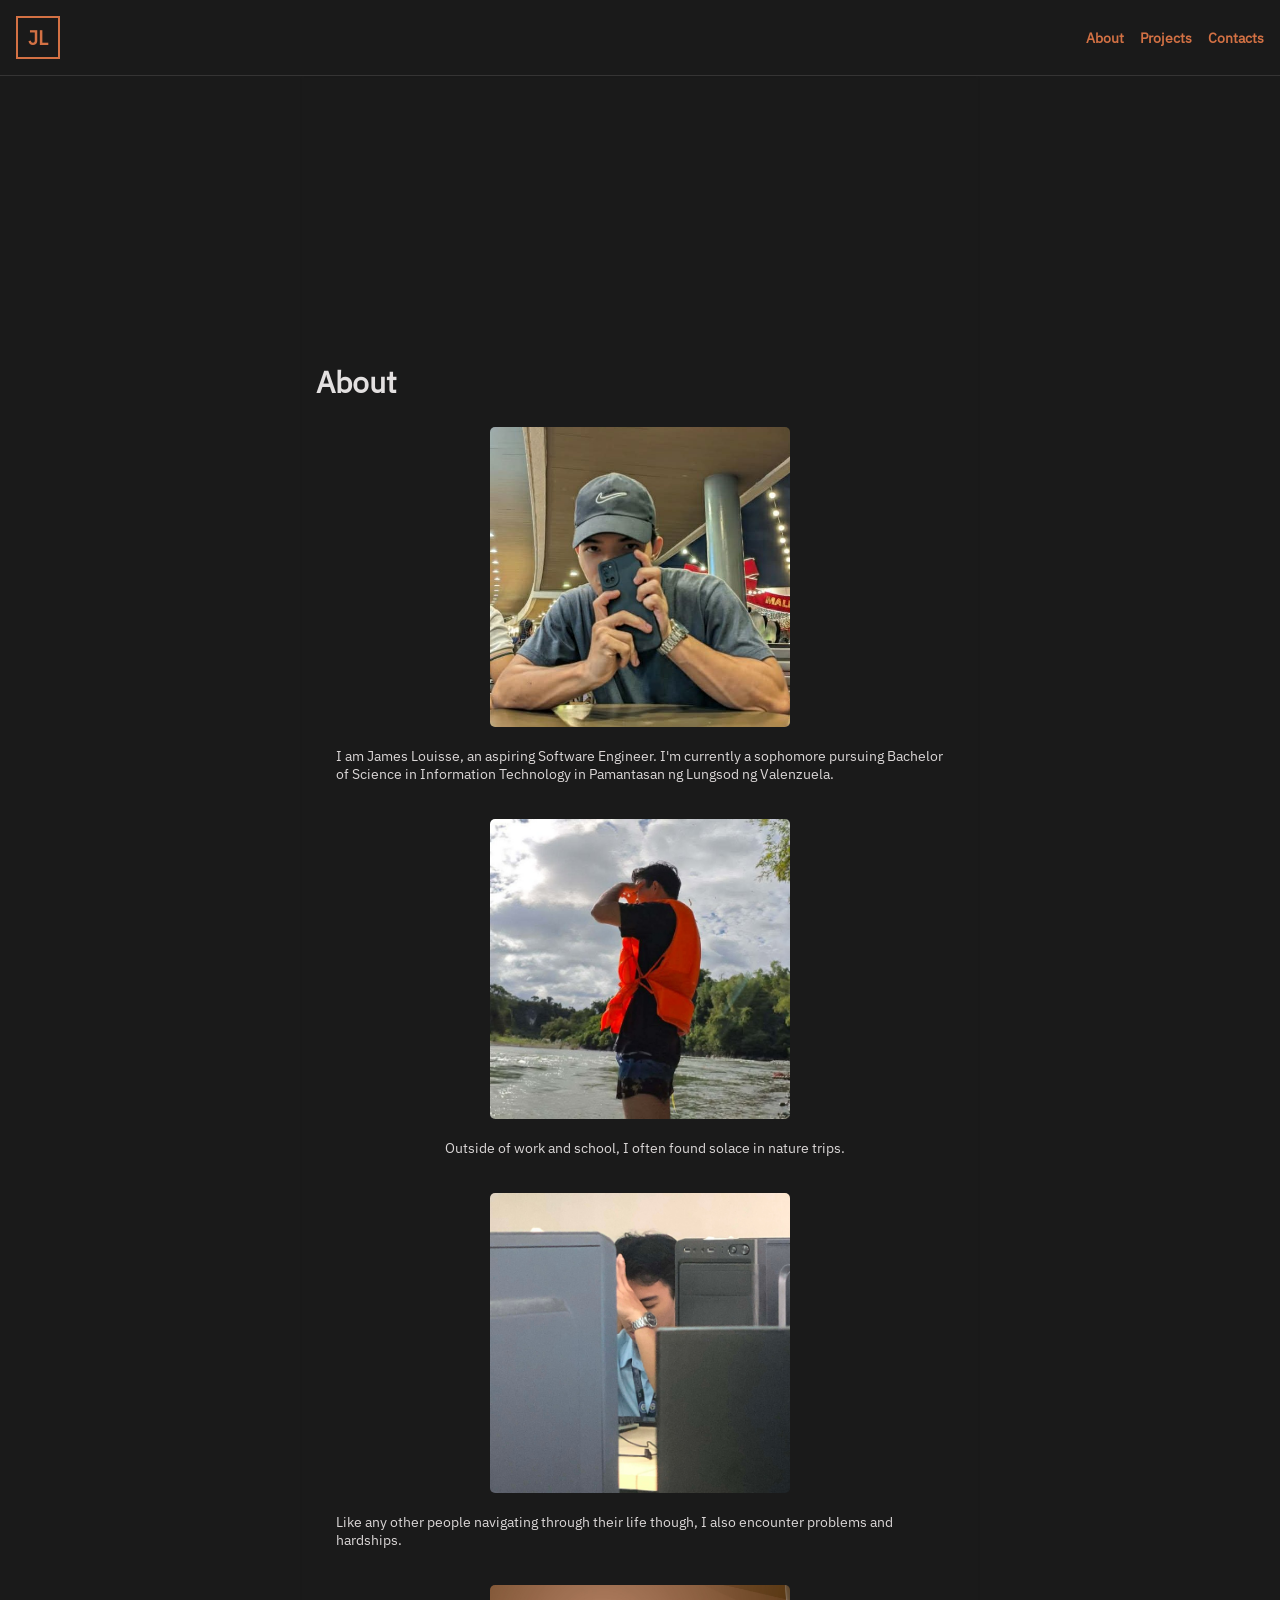
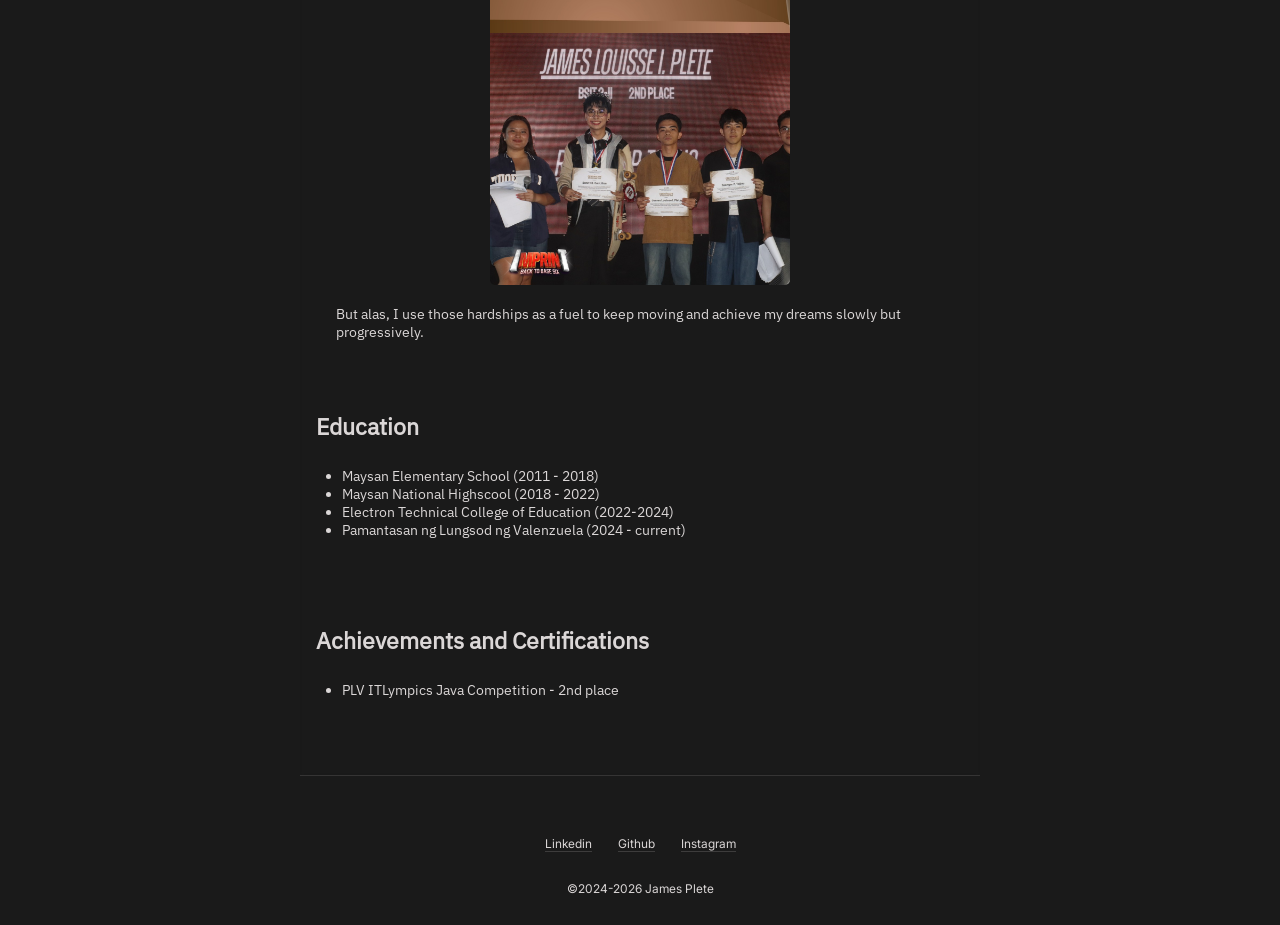
==== Portfolio/about.html @ 8903ec15 "tried to put some animation and other designs" ====
<!DOCTYPE html>
<html lang="en">
<head>
    <meta charset="UTF-8">
    <meta name="viewport" content="width=device-width, initial-scale=1.0">
    <title>Portfolio</title>
    <link rel="stylesheet" href="style.css">
    <script src="./script.js" defer></script>
</head>
<body class="flex col">
    <header class="flex center">
        <div class="logo">
            <a href="./index.html">JL</a>
        </div>

        <nav class="navigation-bar flex">
            <a href="./about.html" class="nav-links">About</a>
            <a href="./projects.html" class="nav-links">Projects</a>
            <a href="./contacts.html" class="nav-links">Contacts</a>
        </nav>
    </header>

    <main>
        <section>
            <video>
                <source src="" autoplay>
            </video>
        </section>
        
        <section class="flex col justify-between fade-in">
            <h1 class="sect-head-txt">
                    About
            </h1>
            <div class="about-container flex col align-center">
                <div class="about-self flex align-center justify-center fade-in"><img src="./assets/images/me.jpeg" alt=""></div>
                <p class="base-txt">I am James Louisse, an aspiring Software Engineer. I'm currently a sophomore pursuing Bachelor of Science in Information Technology in Pamantasan ng Lungsod ng Valenzuela.</p>
            </div>
            <div class="about-container flex col align-center">
                <div class="about-self flex align-center justify-center"><img src="./assets/images/5.jpeg" alt=""></div>
                <p class="base-txt">Outside of work and school, I often found solace in nature trips.</p>
            </div>

            <div class="about-container flex col align-center">
                <div class="about-self flex align-center justify-center"><img src="./assets/images/4.jpeg" alt=""></div>
                <p class="base-txt">Like any other people navigating through their life though, I also encounter problems and hardships.</p>
            </div>

            <div class="about-container flex col align-center">
                <div class="about-self flex align-center justify-center"><img class="java-comp" src="./assets/images/1.jpg" alt=""></div>
                <p class="base-txt">But alas, I use those hardships as a fuel to keep moving and achieve my dreams slowly but progressively.</p>
            </div>
        </section>

        <section class="education-container fade-in">
                <h3>
                    Education
                </h3>
                <p>
                    <ul class="base-txt education-list ul">
                        <li>Maysan Elementary School (2011 - 2018)</li>
                        <li>Maysan National Highscool (2018 - 2022)</li>
                        <li>Electron Technical College of Education (2022-2024)</li>
                        <li>Pamantasan ng Lungsod ng Valenzuela (2024 - current)</li>
                    </ul>
                </p>
        </section>
        <section class="achievements-container fade-in">
                <h3>
                    Achievements and Certifications
                </h3>
                <p>
                    <ul class="base-txt achievements-list ul">
                        <li>PLV ITLympics Java Competition - 2nd place</li>
                    </ul>
                </p>
        </section>
    </main>

    <footer class="flex justify-center align-center col gap-l">
        <!-- <div class="socials-div flex">
            <img class="socials-img" src="./assets/icon/github.png">
            <img class="socials-img" src="./assets/icon/gmail.png">
            <img class="socials-img" src="./assets/icon/linkedin.png">
        </div> -->
        <div class="flex gap-xl">
            <span class="sm-txt inter footer-links">Linkedin</span>
            <span class="sm-txt inter footer-links">Github</span>
            <span class="sm-txt inter footer-links">Instagram</span>

        </div>
        <div>
            <span class="copyright-txt txt-center">&copy;<span class="copy-date">2024-2026</span> James Plete</span>
        </div>
    </footer>

</body>
</html>
---- Portfolio/style.css ----
* {
    padding: 0;
    margin: 0;
    outline: none;
    font-family: inherit;
    text-decoration: none;
    box-sizing: border-box;
    color: inherit;
}

:root {
    font-size: 20px;

    -webkit-tap-highlight-color: rgba(0, 0, 0, 0);

    --font-base: .5rem;
    --font-xs: .6rem;
    --font-sm: .7rem;
    --font-m: 1rem;
    --font-l: 1.5rem;
    --font-xl: 2rem;
    --font-2xl: 2.2rem;

    --font-wt-ultra-thin: 100;
    --font-wt-thin: 200;
    --font-wt-base: 400;
    --font-wt-bold: 600;
    --font-wt-bolder: 800;

    --txt-font: "ibm sans";

    --space-xs: .3rem;
    --space-sm: .5rem;
    --space-m: .8rem;
    --space-l: 1rem;
    --space-xl: 1.3rem;
    --space-2xl: 2.5rem;
    --space-3xl: 3rem;
    --space-max: 5rem;

    --width-100: 100%;

    --color-body: #dbd7d7;
    --color-titles: #e3e0e0;
    --a-color: #e7e5e5;
    --accent-color: #d46039;    

    ---accent-color2: #29a395;
    --accent-color2: #d37144;


    --bg-color-body: #1a1a1a;

    --border-s: 2px solid #353434;

    --border-radius-s: 8px;
    --border-radius-m: 12px;
}

@font-face {
    font-family: "inter";
    src: url("./assets/Font/Inter_18pt-Regular.ttf");
}

@font-face {
    font-family: "ibm sans";
    src: url("./assets/Font/IBMPlexSans-Regular.ttf");
}

@font-face {
    font-family: "public sans";
    src: url("./assets/Font/PublicSans-Regular.ttf");
}

/* CUSTOM CLASSES */

.flex {
    display: flex;
}

.grid {
    display: grid;
}

.col {
    flex-direction: column;
}

.justify-center {
    justify-content: center;
}

.align-center {
    align-items: center;
}

.align-end {
    align-items: flex-end;
}

.underline {
    text-decoration: underline;
}

.center {
    justify-content: space-between;
    align-items: center;
}

.thin-txt {
    font-weight: var(--font-wt-ultra-thin);
}

.sm-txt {
    font-size: var(--font-xs);
}

.base-txt {
    font-size: var(--font-sm);
}

.txt-justify {
    text-align: justify;
}

.a {
    color: var(--a-color);
    margin-top: var(--space-xl);
}

.bordered {
    border: var(--border-s);
    border-radius: var(--space-sm);
}

.inter {
    font-family: "inter";
}

.txt-center {
    text-align: center;
}

.gap-l {
    gap: var(--space-l);
}

.gap-xl {
    gap: var(--space-xl);
}


/* BODY */

body {
    background: var(--bg-color-body) fixed;
    font-family: var(--txt-font);
    color: var(--color-body);
    position: relative;
}

main {
    backdrop-filter: blur(2px);
    min-height: 100vh;
    gap: var(--space-3xl);
    padding: var(--space-sm) var(--space-m) var(--space-2xl) var(--space-m);
    
    width: min(100vw, 680px);
    margin-inline: auto;
}

/* HEADER PART */

header {
    position: sticky;
    top: 0;
    font-size: var(--font-sm);
    padding: var(--space-m);
    font-family: "ibm sans";
    background-color: var(--bg-color-body);
    z-index: 1;
        border-bottom: 0.5px solid #353434;
}

.navigation-bar {
    font-weight: var(--font-wt-base);
    gap: var(--space-m);
    color: var(--header-txt-color);
}

.nav-links {
    color: var(--accent-color2);
    font-weight: 600;
}

.logo {
    font-size: var(--font-m);
    font-weight: var(--font-wt-bolder);
    padding: var(--space-xs) var(--space-sm);
    border: var(--border-logo);
    color: var(--accent-color2);
    border: 2px solid var(--accent-color2);
}

/* MAIN PART */


section {
    gap: var(--space-m);
    margin-top: var(--space-3xl);
}


.intro-txt {
    color: var(--accent-color2);
    font-size: var(--font-2xl);
    font-weight: var(--font-wt-bold);
    margin-bottom: var(--space-xs)
}

.sect-head-txt {
    color: var(--color-titles);
    font-size: var(--font-l);
}

/** MAIN/PROJECTS PART **/

.project-container {
    padding: var(--space-m) 0;
    gap: var(--space-2xl);
}

.project {
    width: 90%;
    padding: var(--space-sm);
}

.ul {
    padding: var(--space-xl);
}


.project img {
    width: var(--width-100);
    height: 7.5rem;
    object-fit: cover;
}

/* FOOTER PART */

footer {
    border-top: 0.5px solid #353434;
    padding: var(--space-3xl) 0 var(--space-xl) 0;
    margin-inline: auto;
    width: min(100vw, 680px);
    /* background-color: hsl(0, 0%, 12%); */
}

.footer-links {
    border-bottom: 1px solid #3d3c3c;
}

.socials-div {
    gap: var(--space-l);
    justify-content: flex-end;
    padding: var(--space-xl) var(--space-xs);
}

.socials-img {
    background-color: white;
    width: var(--space-l)
}

.copyright-txt {
    font-size: var(--font-xs);
    font-weight: var(--font-wt-thin);
    font-family: "inter";
    /* color: var(--accent-color2); */
}

.about-container {
    padding: var(--space-sm);
    gap: var(--space-l);
}

.about-container p {
    padding-left: var(--space-sm);
}

.about-self img{
    width: 300px;
    height: 300px;
    object-fit: cover;
    border-radius: 5px;

}

.java-comp {
    object-position: left;
}

.skill-container {
    grid-template-columns: 1fr;
    gap: 2rem;
    margin: var(--space-xl);
}

.sect-label-container {
    margin-bottom: 4rem;
}

.skill-card  {
    gap: 1rem;
    padding: 1rem;
}

.skill-card img {
    width: 50%;
    align-self: center;
}


@keyframes dropIn {
  from {
    opacity: 0;
    transform: translateY(-20px);
  }
  to {
    opacity: 1;
    transform: translateY(0);
  }
}

.delay-0 {
    animation-delay: 0s;
}

.delay-3 {
    animation-delay: 0.2s;
}

.animate {
  animation: dropIn 0.6s ease forwards;
  opacity: 0;
  animation-delay: 0.2s;
}

.fade-in {
  opacity: 0;
  transform: translateX(-20px);
  transition: opacity 0.6s ease, transform 0.6s ease;
}

.fade-in.visible {
  opacity: 1;
  transform: translateX(0);
}
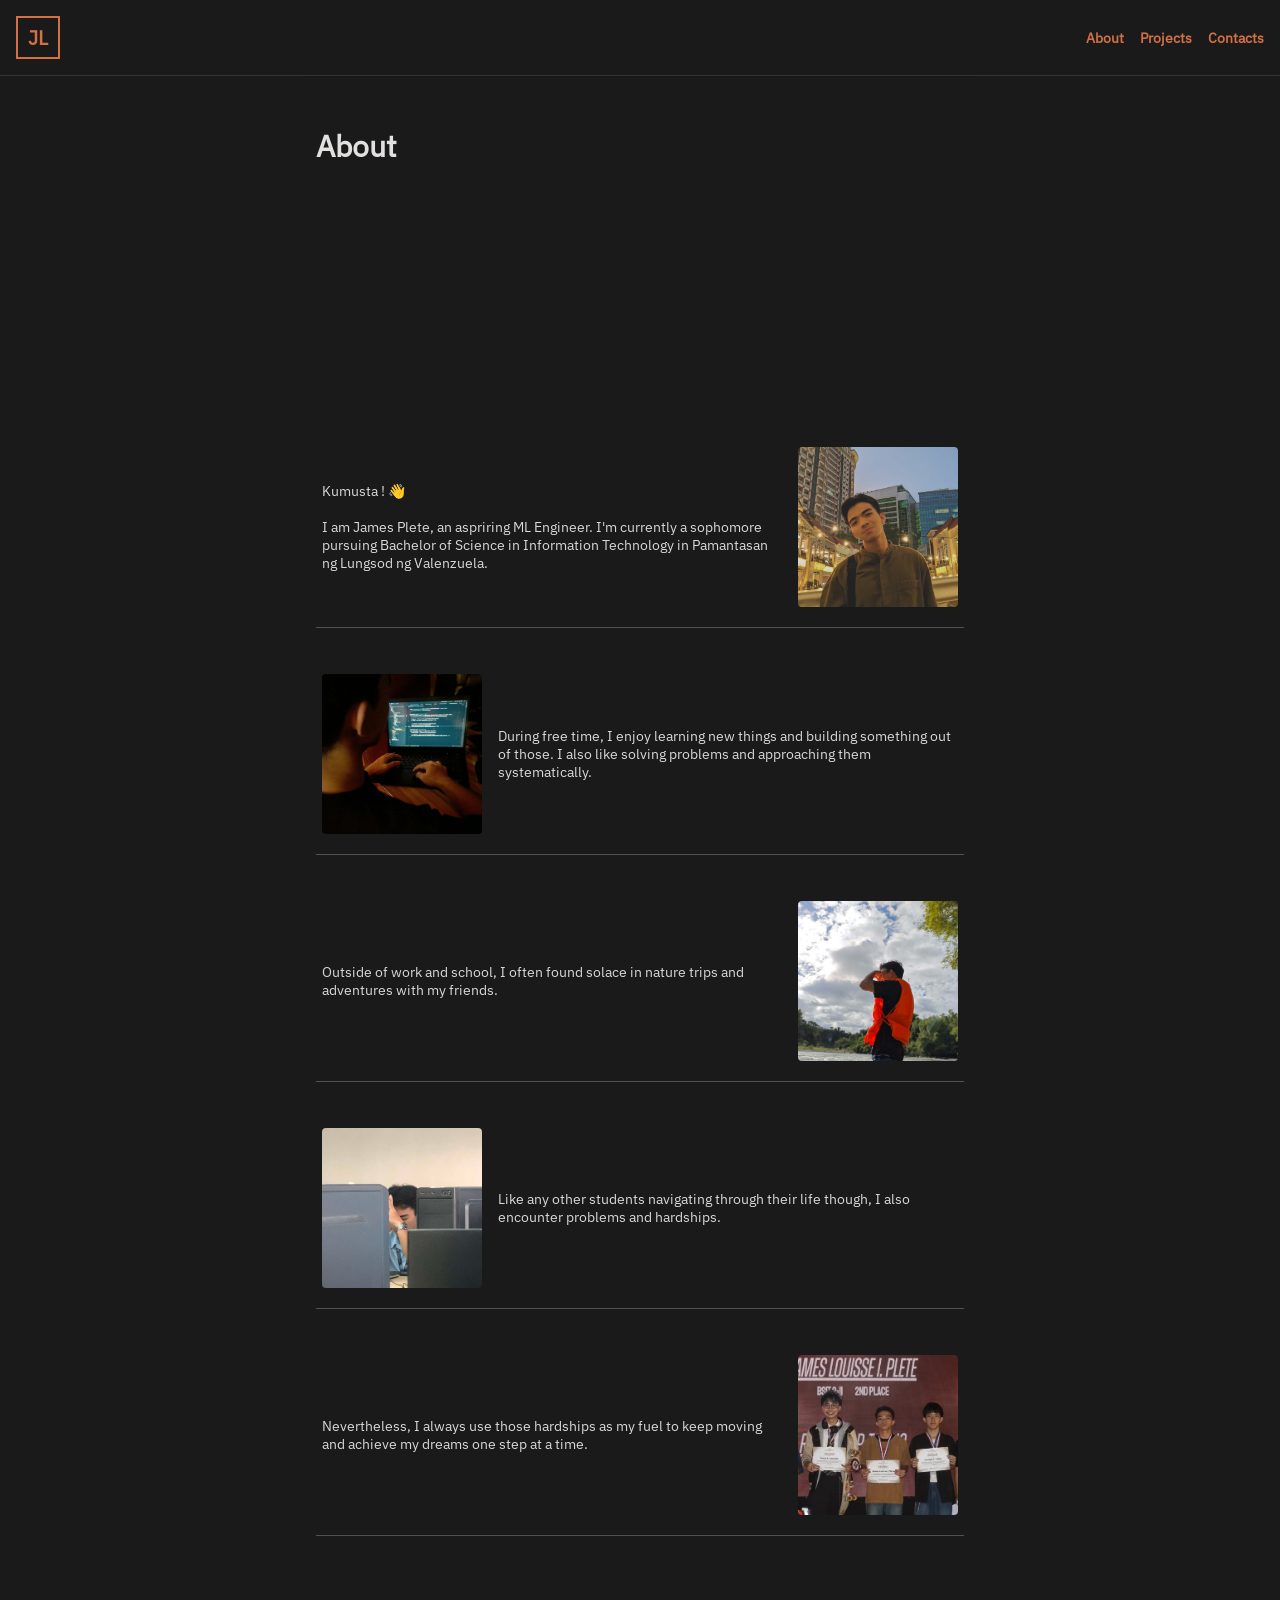
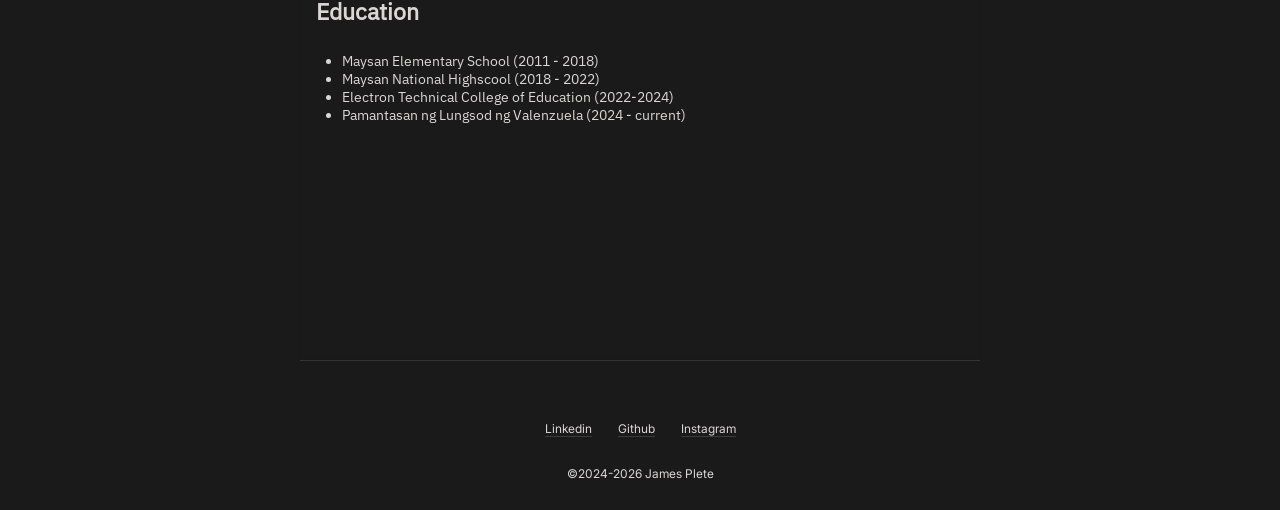
==== commit f64409fc: "Added some things to the about page." ====
--- a/Portfolio/about.html
+++ b/Portfolio/about.html
@@ -20,34 +20,45 @@
         </nav>
     </header>
 
-    <main>
-        <section>
-            <video>
-                <source src="" autoplay>
-            </video>
-        </section>
-        
-        <section class="flex col justify-between fade-in">
-            <h1 class="sect-head-txt">
+    <main class="about-main">
+        <h1 class="sect-head-txt animate">
                     About
             </h1>
-            <div class="about-container flex col align-center">
+        <section>
+            <video> <source src="" autoplay> </video>
+        </section>
+
+        
+        <section class="flex col justify-between animate about-sect">
+            <div class="about-container flex align-center justify-center">
+                <p class="base-txt">Kumusta ! 👋 <br> <br> I am James Plete, an aspriring ML Engineer. I'm currently a sophomore pursuing Bachelor of Science in Information Technology in Pamantasan ng Lungsod ng Valenzuela.</p>
                 <div class="about-self flex align-center justify-center fade-in"><img src="./assets/images/me.jpeg" alt=""></div>
-                <p class="base-txt">I am James Louisse, an aspiring Software Engineer. I'm currently a sophomore pursuing Bachelor of Science in Information Technology in Pamantasan ng Lungsod ng Valenzuela.</p>
-            </div>
-            <div class="about-container flex col align-center">
-                <div class="about-self flex align-center justify-center"><img src="./assets/images/5.jpeg" alt=""></div>
-                <p class="base-txt">Outside of work and school, I often found solace in nature trips.</p>
+                
             </div>
 
-            <div class="about-container flex col align-center">
-                <div class="about-self flex align-center justify-center"><img src="./assets/images/4.jpeg" alt=""></div>
-                <p class="base-txt">Like any other people navigating through their life though, I also encounter problems and hardships.</p>
+            <div class="about-container flex align-center justify-center">
+                <div class="about-self flex align-center justify-center fade-in"><img class="programming-img" src="./assets/images/programming.jpeg" alt=""></div>
+                <p class="base-txt">During free time, I enjoy learning new things and building something out of those. I also like solving problems and approaching them systematically.</p>
+                
             </div>
 
-            <div class="about-container flex col align-center">
-                <div class="about-self flex align-center justify-center"><img class="java-comp" src="./assets/images/1.jpg" alt=""></div>
-                <p class="base-txt">But alas, I use those hardships as a fuel to keep moving and achieve my dreams slowly but progressively.</p>
+            <div class="about-container flex align-center justify-between">
+                <p class="base-txt">Outside of work and school, I often found solace in nature trips and adventures with my friends.</p>
+                <div class="about-self flex align-center justify-center nature-img"><img src="./assets/images/2.jpeg" alt=""></div>
+                
+            </div>
+
+            <div class="about-container flex align-center">
+                
+                <div class="about-self flex align-center justify-center"><img src="./assets/images/3.jpeg" alt=""></div>
+                <p class="base-txt">Like any other students navigating through their life though, I also encounter problems and hardships.</p>
+                
+            </div>
+
+            <div class="about-container flex align-center">
+                 <p class="base-txt">Nevertheless, I always use those hardships as my fuel to keep moving and achieve my dreams one step at a time.</p>
+                <div class="about-self flex align-center justify-center"><img class="java-comp" src="./assets/images/java_comp.jpg" alt=""></div>
+               
             </div>
         </section>
 
@@ -78,9 +89,9 @@
 
     <footer class="flex justify-center align-center col gap-l">
         <!-- <div class="socials-div flex">
-            <img class="socials-img" src="./assets/icon/github.png">
-            <img class="socials-img" src="./assets/icon/gmail.png">
-            <img class="socials-img" src="./assets/icon/linkedin.png">
+            <img class="socials-img" src="./assets/icon/github.webp">
+            <img class="socials-img" src="./assets/icon/gmail.webp">
+            <img class="socials-img" src="./assets/icon/linkedin.webp">
         </div> -->
         <div class="flex gap-xl">
             <span class="sm-txt inter footer-links">Linkedin</span>
--- a/Portfolio/style.css
+++ b/Portfolio/style.css
@@ -43,7 +43,8 @@
     --color-body: #dbd7d7;
     --color-titles: #e3e0e0;
     --a-color: #e7e5e5;
-    --accent-color: #d46039;    
+    --accent-color: #d46039;
+    --card-bg: #242424;
 
     ---accent-color2: #29a395;
     --accent-color2: #d37144;
@@ -52,7 +53,8 @@
     --bg-color-body: #1a1a1a;
 
     --border-s: 2px solid #353434;
-
+    
+    --border-radius-xs: 4px;
     --border-radius-s: 8px;
     --border-radius-m: 12px;
 }
@@ -148,7 +150,6 @@
 .gap-xl {
     gap: var(--space-xl);
 }
-
 
 /* BODY */
 
@@ -162,11 +163,10 @@
 main {
     backdrop-filter: blur(2px);
     min-height: 100vh;
-    gap: var(--space-3xl);
     padding: var(--space-sm) var(--space-m) var(--space-2xl) var(--space-m);
+    width: min(var(--width-100), 680px);
+    margin-inline: auto;
     
-    width: min(100vw, 680px);
-    margin-inline: auto;
 }
 
 /* HEADER PART */
@@ -221,6 +221,7 @@
 .sect-head-txt {
     color: var(--color-titles);
     font-size: var(--font-l);
+    margin-top: var(--font-xl);
 }
 
 /** MAIN/PROJECTS PART **/
@@ -252,7 +253,7 @@
     border-top: 0.5px solid #353434;
     padding: var(--space-3xl) 0 var(--space-xl) 0;
     margin-inline: auto;
-    width: min(100vw, 680px);
+    width: min(100%, 680px);
     /* background-color: hsl(0, 0%, 12%); */
 }
 
@@ -278,45 +279,60 @@
     /* color: var(--accent-color2); */
 }
 
+.about-main {
+    z-index: 2;
+}
+
+.about-sect {
+    gap: 2rem;
+}
+
 .about-container {
-    padding: var(--space-sm);
-    gap: var(--space-l);
-}
-
-.about-container p {
-    padding-left: var(--space-sm);
+    padding: var(--space-xs);
+    padding-bottom: var(--space-l);
+    gap: var(--space-m);
+    border-bottom: 1px solid rgb(82, 80, 80);
+    /* background-color: var(--card-bg); */
 }
 
 .about-self img{
-    width: 300px;
-    height: 300px;
+    width: 160px;
+    height: 160px;
+    border-radius: var(--border-radius-xs);
     object-fit: cover;
-    border-radius: 5px;
-
 }
 
 .java-comp {
-    object-position: left;
-}
-
-.skill-container {
-    grid-template-columns: 1fr;
-    gap: 2rem;
-    margin: var(--space-xl);
+    object-position: right;
+}
+
+.programming-img {
+    object-position: top;
+}
+
+.nature-img {
+    align-self: flex-end;
 }
 
 .sect-label-container {
     margin-bottom: 4rem;
 }
 
-.skill-card  {
-    gap: 1rem;
-    padding: 1rem;
-}
-
-.skill-card img {
-    width: 50%;
-    align-self: center;
+
+.project-main {
+    gap: var(--space-xl);
+}
+
+.proj-2 {
+    width: 90%;
+    padding: var(--space-sm);
+    height: fit-content;
+}
+
+.proj-img {
+    width: var(--width-100);
+    height: 7.5rem;
+    object-fit: cover;
 }
 
 
@@ -336,13 +352,13 @@
 }
 
 .delay-3 {
-    animation-delay: 0.2s;
+    animation-delay: 0.3s;
 }
 
 .animate {
   animation: dropIn 0.6s ease forwards;
   opacity: 0;
-  animation-delay: 0.2s;
+  animation-delay: 0.3s;
 }
 
 .fade-in {
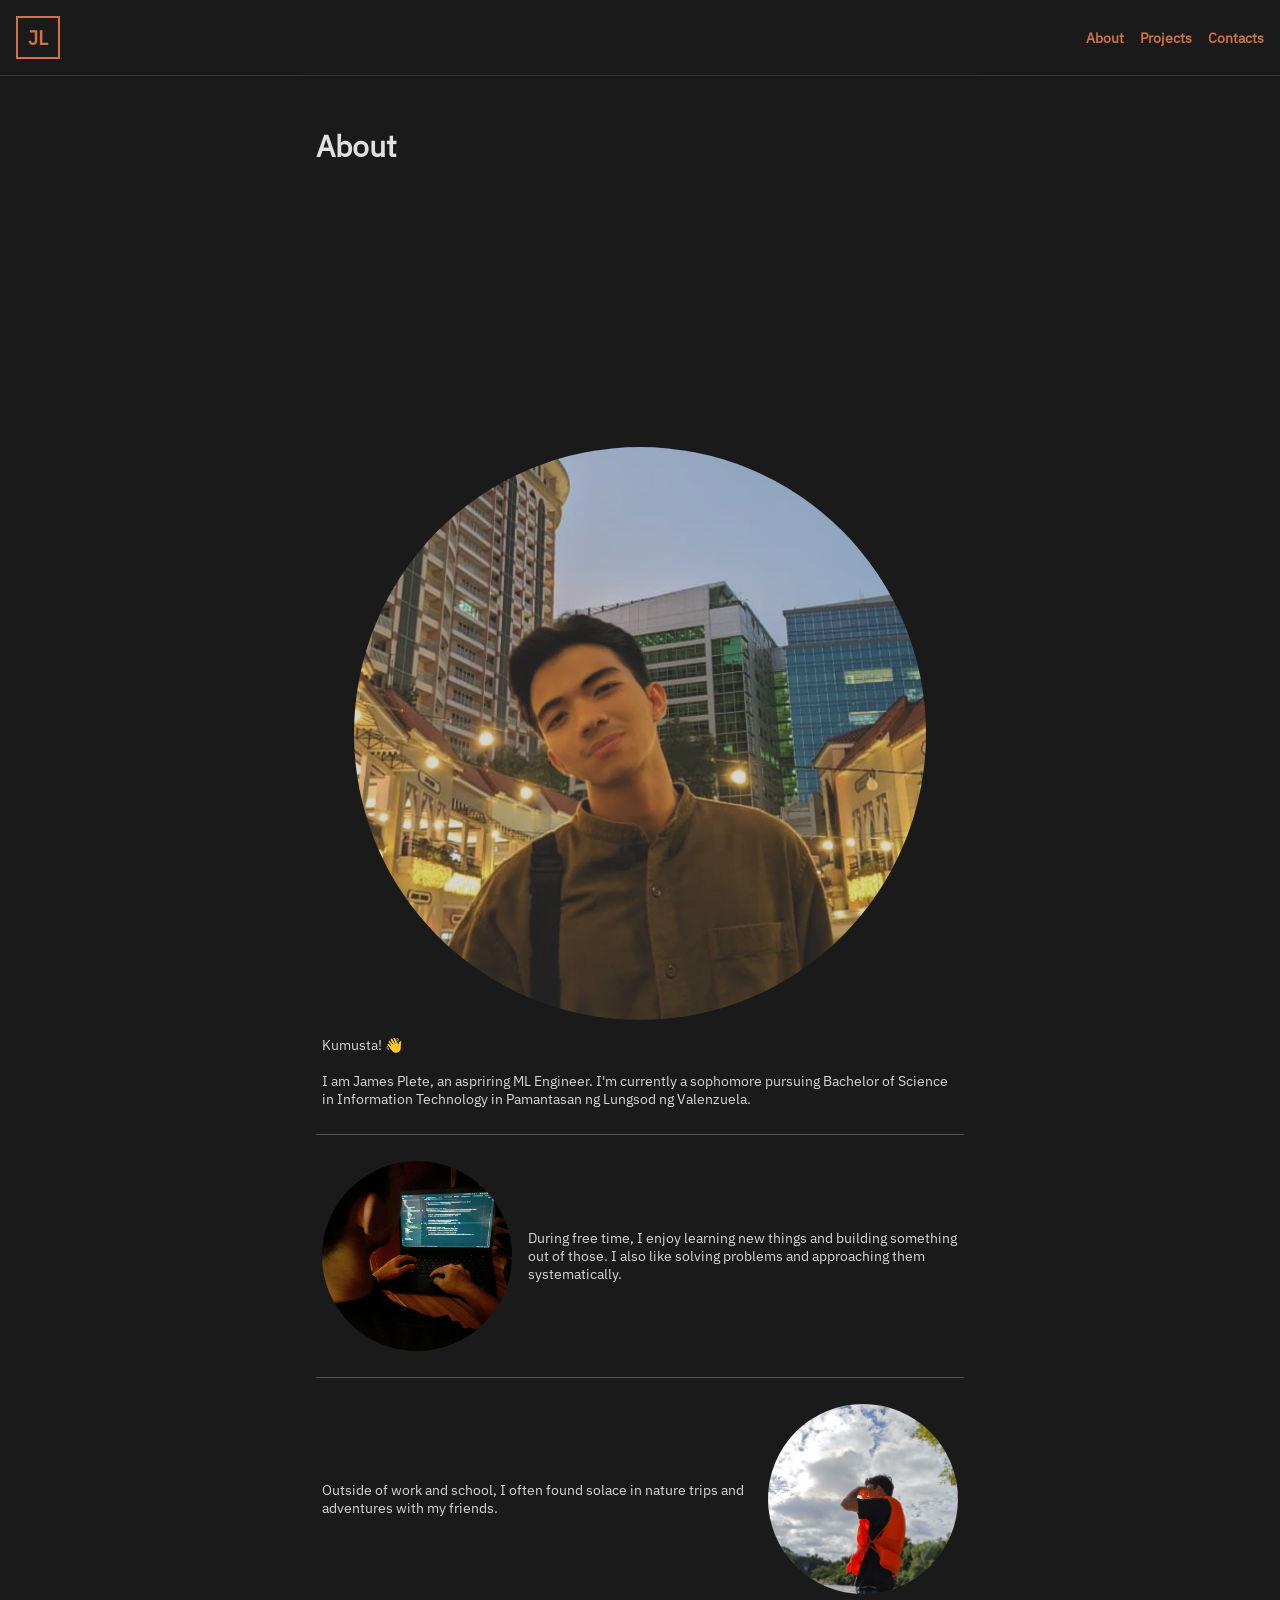
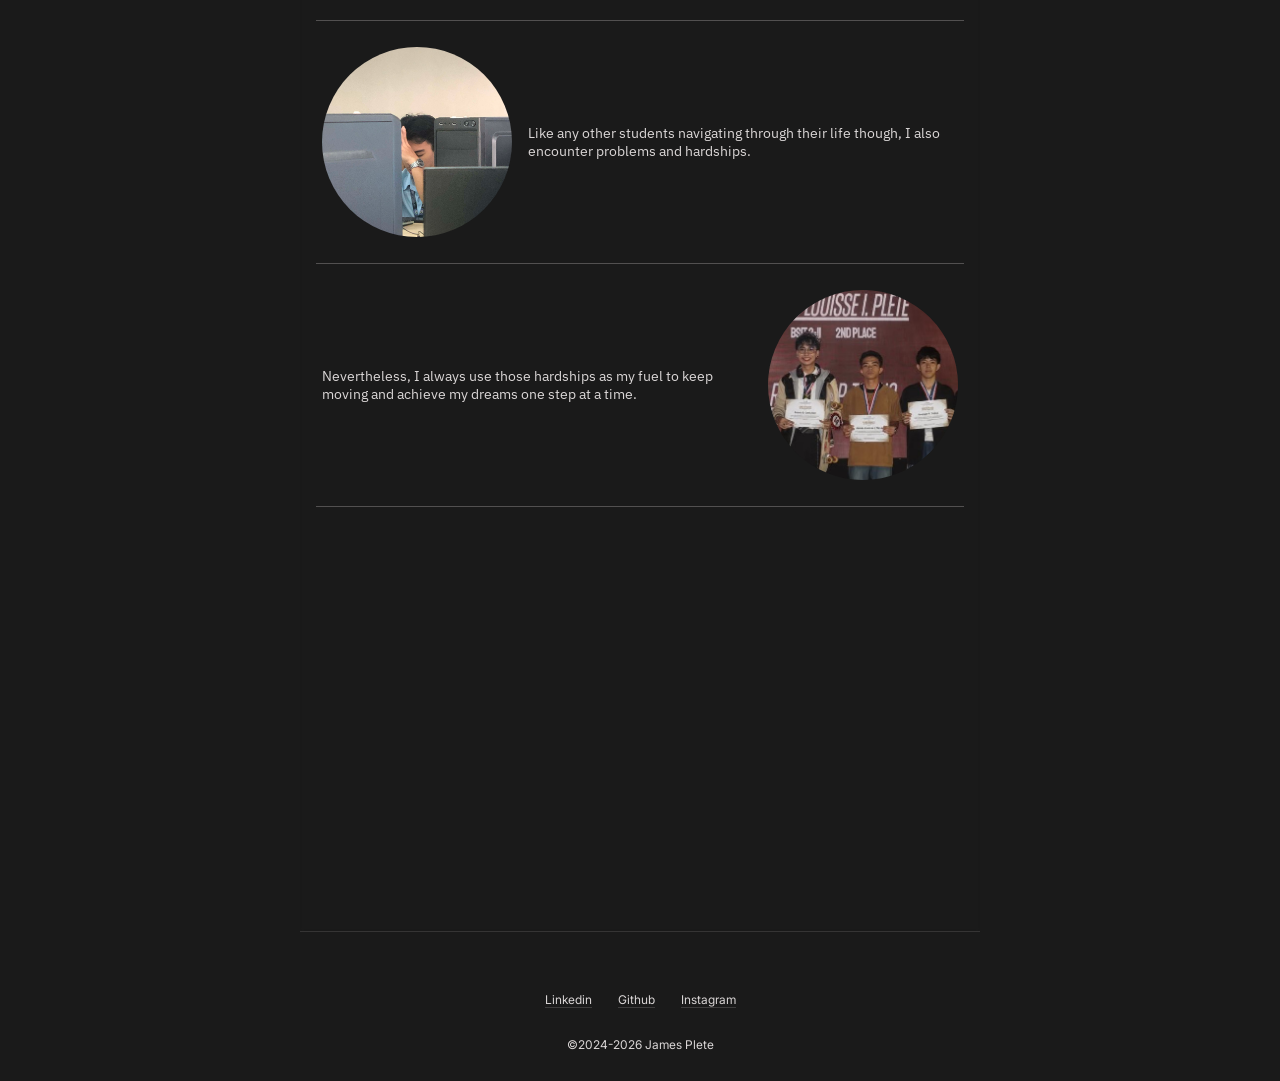
==== commit aa3344a6: "added new features" ====
--- a/Portfolio/about.html
+++ b/Portfolio/about.html
@@ -30,32 +30,31 @@
 
         
         <section class="flex col justify-between animate about-sect">
-            <div class="about-container flex align-center justify-center">
-                <p class="base-txt">Kumusta ! 👋 <br> <br> I am James Plete, an aspriring ML Engineer. I'm currently a sophomore pursuing Bachelor of Science in Information Technology in Pamantasan ng Lungsod ng Valenzuela.</p>
-                <div class="about-self flex align-center justify-center fade-in"><img src="./assets/images/me.jpeg" alt=""></div>
+            <div class="about-container flex align-center justify-center col">
+                <div class="first-abt flex align-center justify-center"><img src="./assets/images/me.jpeg" alt=""></div>
+                <p class="base-txt">Kumusta! 👋  <br> <br> I am James Plete, an aspriring ML Engineer. I'm currently a sophomore pursuing Bachelor of Science in Information Technology in Pamantasan ng Lungsod ng Valenzuela.</p>
                 
             </div>
 
-            <div class="about-container flex align-center justify-center">
-                <div class="about-self flex align-center justify-center fade-in"><img class="programming-img" src="./assets/images/programming.jpeg" alt=""></div>
+            <div class="about-container flex align-center justify-center left-d">
                 <p class="base-txt">During free time, I enjoy learning new things and building something out of those. I also like solving problems and approaching them systematically.</p>
+                <div class="about-self flex align-center justify-center"><img class="programming-img" src="./assets/images/programming.jpeg" alt=""></div>
+                
                 
             </div>
 
-            <div class="about-container flex align-center justify-between">
+            <div class="about-container flex align-center justify-center right-d">
                 <p class="base-txt">Outside of work and school, I often found solace in nature trips and adventures with my friends.</p>
                 <div class="about-self flex align-center justify-center nature-img"><img src="./assets/images/2.jpeg" alt=""></div>
                 
             </div>
 
-            <div class="about-container flex align-center">
-                
+            <div class="about-container flex align-center left-d">
+                <p class="base-txt">Like any other students navigating through their life though, I also encounter problems and hardships.</p>
                 <div class="about-self flex align-center justify-center"><img src="./assets/images/3.jpeg" alt=""></div>
-                <p class="base-txt">Like any other students navigating through their life though, I also encounter problems and hardships.</p>
-                
             </div>
 
-            <div class="about-container flex align-center">
+            <div class="about-container flex align-center right-d">
                  <p class="base-txt">Nevertheless, I always use those hardships as my fuel to keep moving and achieve my dreams one step at a time.</p>
                 <div class="about-self flex align-center justify-center"><img class="java-comp" src="./assets/images/java_comp.jpg" alt=""></div>
                
--- a/Portfolio/style.css
+++ b/Portfolio/style.css
@@ -284,22 +284,35 @@
 }
 
 .about-sect {
-    gap: 2rem;
+    gap: var(--space-l);
 }
 
 .about-container {
     padding: var(--space-xs);
-    padding-bottom: var(--space-l);
+    padding-bottom: var(--space-xl);
     gap: var(--space-m);
     border-bottom: 1px solid rgb(82, 80, 80);
     /* background-color: var(--card-bg); */
 }
 
 .about-self img{
-    width: 160px;
-    height: 160px;
-    border-radius: var(--border-radius-xs);
+    width: 190px;
+    height: 190px;
+    border-radius: 50%;
     object-fit: cover;
+}
+
+.first-abt img {
+    width: 90%;
+    border-radius: 50%;
+}
+
+.right-d {
+    flex-direction: row;
+}
+
+.left-d {
+    flex-direction: row-reverse;
 }
 
 .java-comp {
@@ -309,11 +322,6 @@
 .programming-img {
     object-position: top;
 }
-
-.nature-img {
-    align-self: flex-end;
-}
-
 .sect-label-container {
     margin-bottom: 4rem;
 }
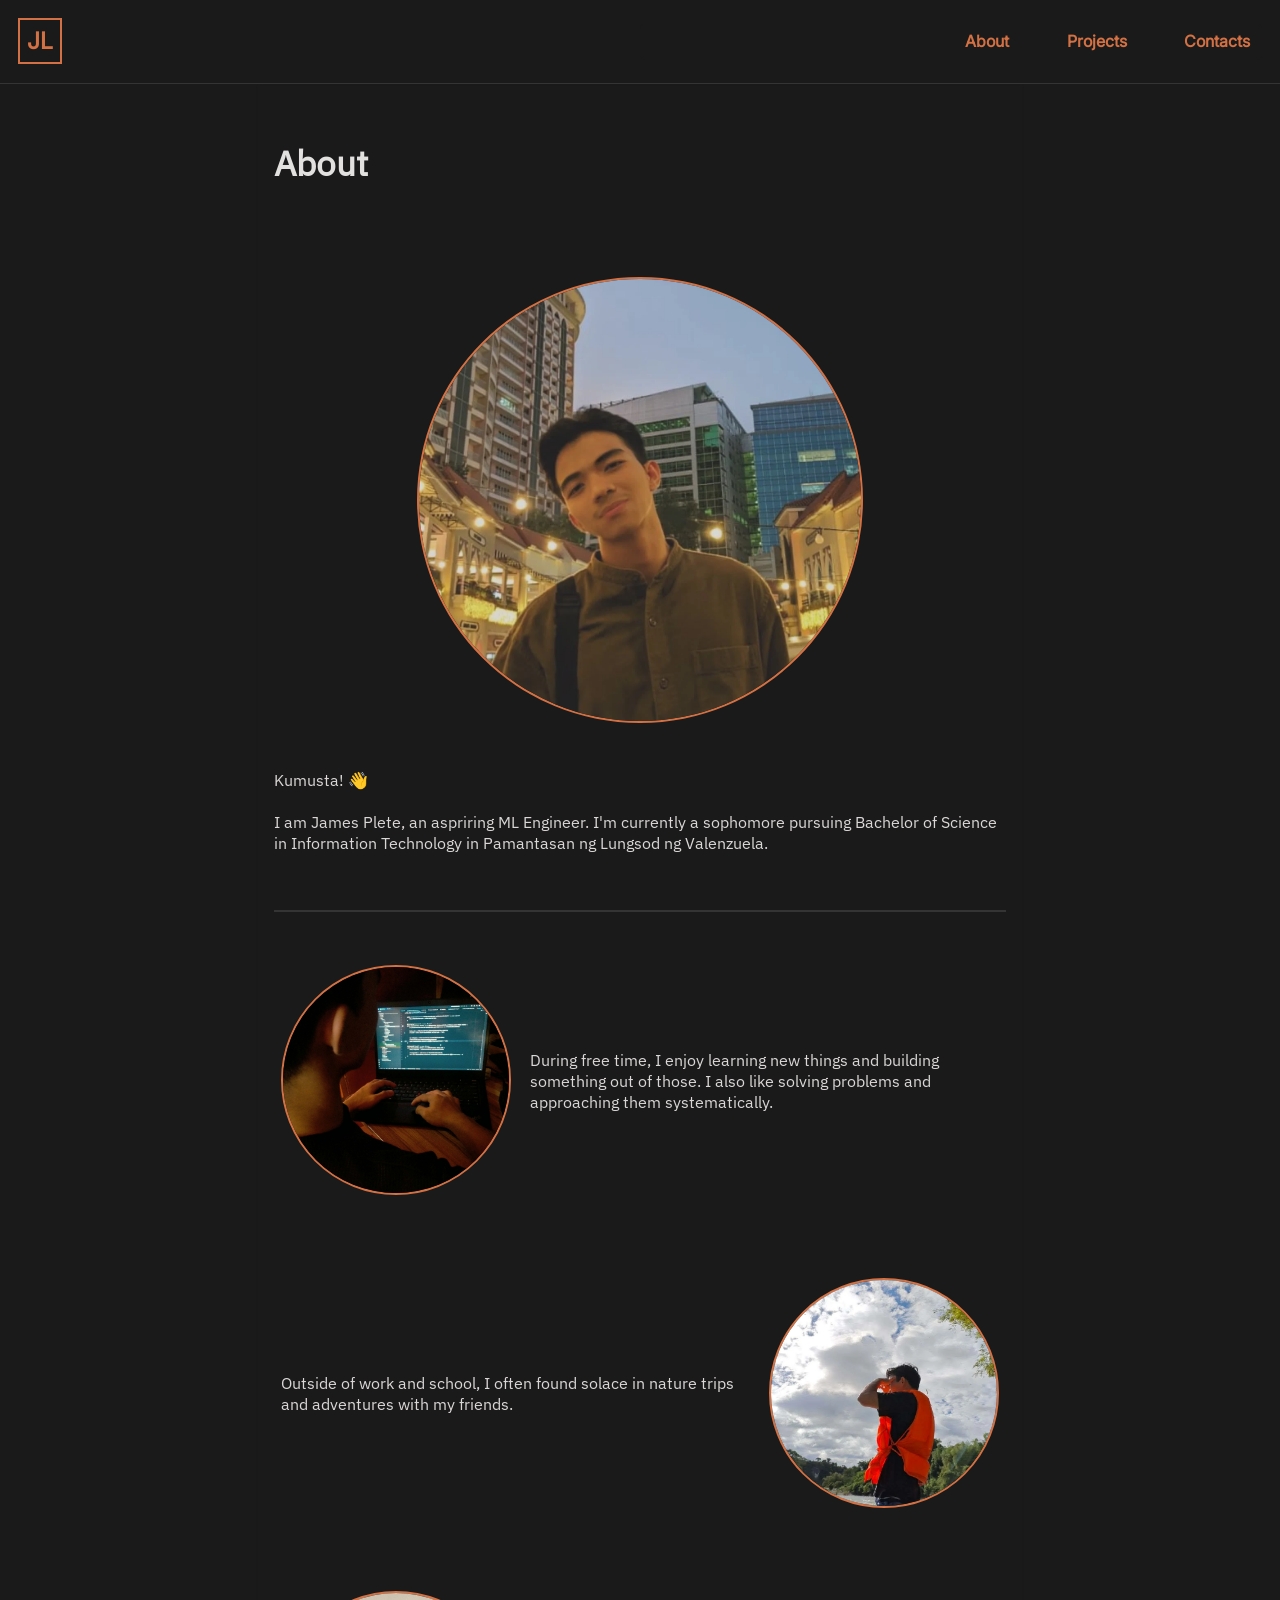
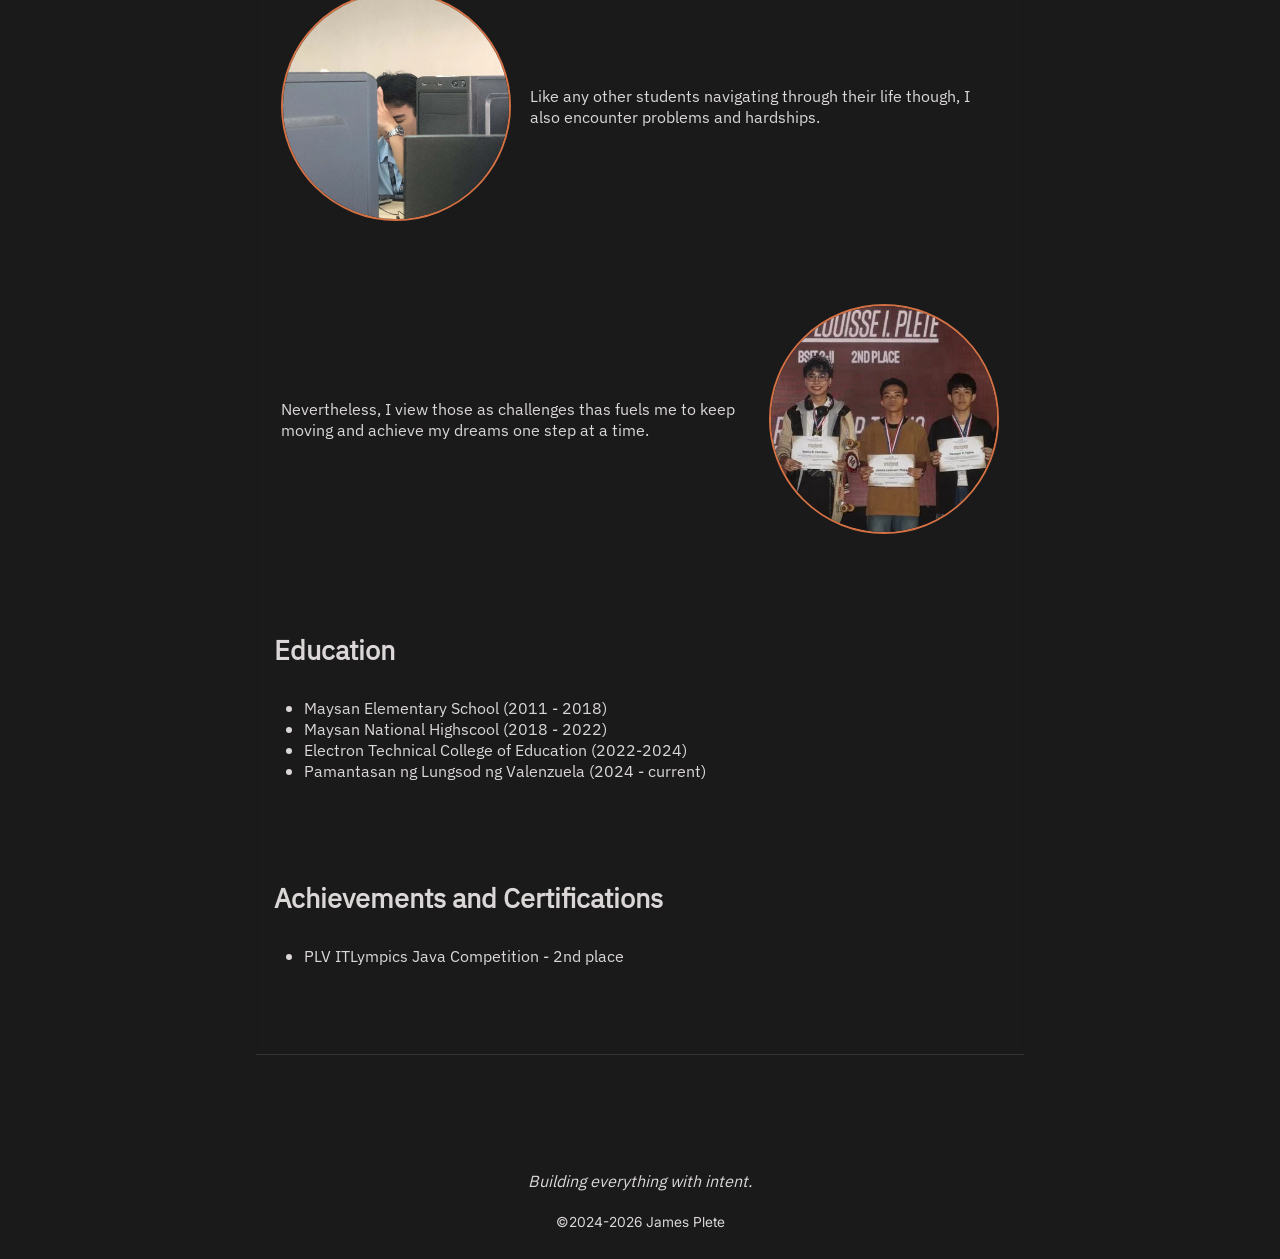
==== commit 6b5939b4: "Finished the overall layout" ====
--- a/Portfolio/about.html
+++ b/Portfolio/about.html
@@ -12,8 +12,12 @@
         <div class="logo">
             <a href="./index.html">JL</a>
         </div>
+        
+        <div class="burger">
+            <img src="./assets/icon/burger.webp" alt="">
+        </div>
 
-        <nav class="navigation-bar flex">
+        <nav class="navigation-bar col txt-right display-none">
             <a href="./about.html" class="nav-links">About</a>
             <a href="./projects.html" class="nav-links">Projects</a>
             <a href="./contacts.html" class="nav-links">Contacts</a>
@@ -21,43 +25,35 @@
     </header>
 
     <main class="about-main">
-        <h1 class="sect-head-txt animate">
-                    About
-            </h1>
-        <section>
-            <video> <source src="" autoplay> </video>
-        </section>
+        <h1 class="sect-head-txt animate"> About</h1>        
+        <section class="flex col justify-between animate about-sect">
+            <div class="flex align-center justify-center col first-abt">
+                <div class="flex align-center justify-center me-container"><img src="./assets/images/me.webp" alt=""></div>
+                <p class="base-txt">Kumusta! 👋  <br> <br> I am James Plete, an aspriring ML Engineer. I'm currently a sophomore pursuing Bachelor of Science in Information Technology in Pamantasan ng Lungsod ng Valenzuela.</p>         
+            </div>
 
-        
-        <section class="flex col justify-between animate about-sect">
-            <div class="about-container flex align-center justify-center col">
-                <div class="first-abt flex align-center justify-center"><img src="./assets/images/me.jpeg" alt=""></div>
-                <p class="base-txt">Kumusta! 👋  <br> <br> I am James Plete, an aspriring ML Engineer. I'm currently a sophomore pursuing Bachelor of Science in Information Technology in Pamantasan ng Lungsod ng Valenzuela.</p>
+            <div class="about-container flex align-center justify-center reverse">
+                <p class="base-txt">During free time, I enjoy learning new things and building something out of those. I also like solving problems and approaching them systematically.</p>
+                <div class="about-self flex align-center justify-center"><img class="programming-img" src="./assets/images/programming.webp" alt=""></div>
                 
             </div>
 
-            <div class="about-container flex align-center justify-center left-d">
-                <p class="base-txt">During free time, I enjoy learning new things and building something out of those. I also like solving problems and approaching them systematically.</p>
-                <div class="about-self flex align-center justify-center"><img class="programming-img" src="./assets/images/programming.jpeg" alt=""></div>
-                
+            <div class="about-container flex align-center justify-center">
+                <p class="base-txt">Outside of work and school, I often found solace in nature trips and adventures with my friends.</p>
+                <div class="about-self flex align-center justify-center nature-img"><img src="./assets/images/2.webp" alt=""></div>
                 
             </div>
 
-            <div class="about-container flex align-center justify-center right-d">
-                <p class="base-txt">Outside of work and school, I often found solace in nature trips and adventures with my friends.</p>
-                <div class="about-self flex align-center justify-center nature-img"><img src="./assets/images/2.jpeg" alt=""></div>
+            <div class="about-container flex align-center reverse">
+                <p class="base-txt">Like any other students navigating through their life though, I also encounter problems and hardships.</p>
+                <div class="about-self flex align-center justify-center"><img src="./assets/images/3.webp" alt=""></div>
                 
             </div>
 
-            <div class="about-container flex align-center left-d">
-                <p class="base-txt">Like any other students navigating through their life though, I also encounter problems and hardships.</p>
-                <div class="about-self flex align-center justify-center"><img src="./assets/images/3.jpeg" alt=""></div>
-            </div>
-
-            <div class="about-container flex align-center right-d">
-                 <p class="base-txt">Nevertheless, I always use those hardships as my fuel to keep moving and achieve my dreams one step at a time.</p>
-                <div class="about-self flex align-center justify-center"><img class="java-comp" src="./assets/images/java_comp.jpg" alt=""></div>
-               
+            <div class="about-container flex align-center">
+                <p class="base-txt">Nevertheless, I view those as challenges thas fuels me to keep moving and achieve my dreams one step at a time.</p>
+                <div class="about-self flex align-center justify-center"><img class="java-comp" src="./assets/images/java_comp.webp" alt=""></div>
+                
             </div>
         </section>
 
@@ -87,19 +83,9 @@
     </main>
 
     <footer class="flex justify-center align-center col gap-l">
-        <!-- <div class="socials-div flex">
-            <img class="socials-img" src="./assets/icon/github.webp">
-            <img class="socials-img" src="./assets/icon/gmail.webp">
-            <img class="socials-img" src="./assets/icon/linkedin.webp">
-        </div> -->
-        <div class="flex gap-xl">
-            <span class="sm-txt inter footer-links">Linkedin</span>
-            <span class="sm-txt inter footer-links">Github</span>
-            <span class="sm-txt inter footer-links">Instagram</span>
-
-        </div>
-        <div>
-            <span class="copyright-txt txt-center">&copy;<span class="copy-date">2024-2026</span> James Plete</span>
+        <div class="flex col gap-l txt-center">
+            <p class="base-txt italic">Building everything with intent.</p>
+            <p class="copyright-txt">&copy;<span class="copy-date">2024-2026</span> James Plete</p>
         </div>
     </footer>
 
--- a/Portfolio/style.css
+++ b/Portfolio/style.css
@@ -45,12 +45,14 @@
     --a-color: #e7e5e5;
     --accent-color: #d46039;
     --card-bg: #242424;
-
-    ---accent-color2: #29a395;
+    --border-color: #353434;
+
     --accent-color2: #d37144;
 
 
     --bg-color-body: #1a1a1a;
+
+
 
     --border-s: 2px solid #353434;
     
@@ -125,6 +127,10 @@
     text-align: justify;
 }
 
+.txt-right {
+    text-align: right;
+}
+
 .a {
     color: var(--a-color);
     margin-top: var(--space-xl);
@@ -149,6 +155,14 @@
 
 .gap-xl {
     gap: var(--space-xl);
+}
+
+.display-none {
+    display: none;
+}
+
+.italic {
+    font-style: italic;
 }
 
 /* BODY */
@@ -164,28 +178,48 @@
     backdrop-filter: blur(2px);
     min-height: 100vh;
     padding: var(--space-sm) var(--space-m) var(--space-2xl) var(--space-m);
-    width: min(var(--width-100), 680px);
+    width: min(var(--width-100), 768px);
     margin-inline: auto;
-    
 }
 
 /* HEADER PART */
+
+.burger {
+    width: 45px;
+    height: 45px;
+    cursor: pointer;
+}
+
+.burger img {
+    width: 100%;
+}
+
 
 header {
     position: sticky;
     top: 0;
     font-size: var(--font-sm);
     padding: var(--space-m);
-    font-family: "ibm sans";
+    font-family: "inter";
     background-color: var(--bg-color-body);
     z-index: 1;
-        border-bottom: 0.5px solid #353434;
+    border-bottom: 0.5px solid #353434;
 }
 
 .navigation-bar {
+    right: 0%;
+    bottom: -185%;
+    justify-content: space-around;
+    align-items: center;
+    position: absolute;
     font-weight: var(--font-wt-base);
-    gap: var(--space-m);
     color: var(--header-txt-color);
+    height: 150px;
+    width: 100px;
+    padding: var(--space-m);
+    background-color: inherit;
+    text-align: center;
+    border-radius: 5px;
 }
 
 .nav-links {
@@ -196,7 +230,7 @@
 .logo {
     font-size: var(--font-m);
     font-weight: var(--font-wt-bolder);
-    padding: var(--space-xs) var(--space-sm);
+    padding: var(--space-xs);
     border: var(--border-logo);
     color: var(--accent-color2);
     border: 2px solid var(--accent-color2);
@@ -224,16 +258,26 @@
     margin-top: var(--font-xl);
 }
 
+
+/* INDEX */
+.index-project-container {
+    gap: var(--space-xl);
+    height: 450px;
+    overflow-y: hidden;
+}
+
+
 /** MAIN/PROJECTS PART **/
 
 .project-container {
-    padding: var(--space-m) 0;
+    padding: var(--space-m);
     gap: var(--space-2xl);
 }
 
 .project {
     width: 90%;
     padding: var(--space-sm);
+    height: 400px;
 }
 
 .ul {
@@ -245,15 +289,17 @@
     width: var(--width-100);
     height: 7.5rem;
     object-fit: cover;
+    object-position: right;
 }
 
 /* FOOTER PART */
 
 footer {
-    border-top: 0.5px solid #353434;
-    padding: var(--space-3xl) 0 var(--space-xl) 0;
+    border-top: 0.5px solid var(--border-color);
+    padding: var(--space-xl);
+    padding-top: 5rem;
     margin-inline: auto;
-    width: min(100%, 680px);
+    width: min(100%, 768px);
     /* background-color: hsl(0, 0%, 12%); */
 }
 
@@ -279,9 +325,6 @@
     /* color: var(--accent-color2); */
 }
 
-.about-main {
-    z-index: 2;
-}
 
 .about-sect {
     gap: var(--space-l);
@@ -290,21 +333,28 @@
 .about-container {
     padding: var(--space-xs);
     padding-bottom: var(--space-xl);
+    padding-top: var(--space-xl);
     gap: var(--space-m);
-    border-bottom: 1px solid rgb(82, 80, 80);
-    /* background-color: var(--card-bg); */
+    /* border-bottom: 1px solid rgb(82, 80, 80); */
 }
 
 .about-self img{
-    width: 190px;
-    height: 190px;
+    justify-self: flex-start;
+    width: 170px;
+    height: 150px;
+    border-radius: var(--border-radius-xs);
+    object-fit: cover;
+}
+
+.first-abt {
+    border-bottom: 2px solid var(--border-color);
+    padding-bottom: var(--space-2xl);
+}
+
+.first-abt img {
+    width: 65%;
     border-radius: 50%;
-    object-fit: cover;
-}
-
-.first-abt img {
-    width: 90%;
-    border-radius: 50%;
+    margin-bottom: var(--space-l);
 }
 
 .right-d {
@@ -378,4 +428,155 @@
 .fade-in.visible {
   opacity: 1;
   transform: translateX(0);
+}
+
+
+/* CONTACT */
+
+.contact-main {
+    min-height: 0;
+}
+
+.contact-socials-container {
+    padding-top: var(--space-2xl);
+}
+
+.contact-socials {
+    height: 100px;
+    padding-left: var(--space-sm);
+    cursor: pointer;
+}
+
+.contact-socials img {
+    width: 30px;
+}
+
+.buymeacoffee {
+    margin-top: var(--space-m);
+    width: 170px;
+}
+
+@media (min-width: 768px) {
+
+    :root {
+        font-size: 23px;
+    }
+
+    /* HEADER */
+    .burger {
+        display: none;
+    }
+
+    .navigation-bar {
+        display: flex;
+        flex-direction: row;
+        position: static;
+        height: 0;
+        width: 50%;
+        justify-content: flex-end;
+        gap: var(--space-2xl);
+        padding-right: var(--space-sm);
+    }
+
+    /* INDEX */
+
+    .index-main {
+        padding: var(--space-m);
+        padding-bottom: var(--space-2xl);
+    }
+
+    .index-project-container {
+        flex-flow: row wrap;
+        width: 100%;
+        height: fit-content;
+        justify-content: center;
+        align-content: space-between;
+    }
+
+    .project {
+        width: 45%;
+        height: 260px;
+    }
+
+     .project img, .proj-2 img {
+        object-position: left;
+    }
+
+
+    /* PROJECT */
+
+    .project-container {
+        justify-content: center;
+        flex-flow: row wrap;
+        width: 100%;
+        gap: var(--space-2xl);
+    }
+
+    .proj-2 {
+        width: 45%;
+    }
+
+    .footer-links-container {
+        width: 70%;
+        justify-content: space-around;
+    }
+
+    .footer-links {
+        color: var(--a-color);
+        border-bottom: 2.5px solid #3d3c3c;
+    }
+
+
+    /* ABOUT */
+    .about-container img {
+        width: 230px;
+        height: 230px;
+        border-radius: 50%;
+    }
+
+    .reverse {
+        flex-direction: row-reverse;
+    }
+}
+
+@media (min-width: 1024px) {
+
+    .index-project-container {
+        padding-top: var(--space-2xl);
+    }
+
+    .project, .proj-2 {
+        box-shadow: 0 4px 20px rgba(0, 0, 0, 0.4);
+        transition: all 0.3s ease;
+        cursor: pointer;
+    }
+
+    .proj-2:hover, .project:hover {
+        transform: translateY(-10px);
+        border: 2px solid hsl(0, 5%, 65%);
+    }
+
+    .me-container {
+        overflow: hidden;
+        padding: 1rem;
+    }
+
+    .about-container img, .me-container img {
+        border: 2px solid var(--accent-color2);
+        transition: all 0.4s ease;
+    }
+
+    .first-abt img:hover, .about-container img:hover {
+        border: 4px solid hsl(19, 55%, 55%);
+        transform: scale(1.05);
+    }
+
+    .contact-socials {
+        transition: all 0.3s ease;
+    }
+
+    .contact-socials:hover {
+        transform: translateX(20px);
+    }
+    
 }
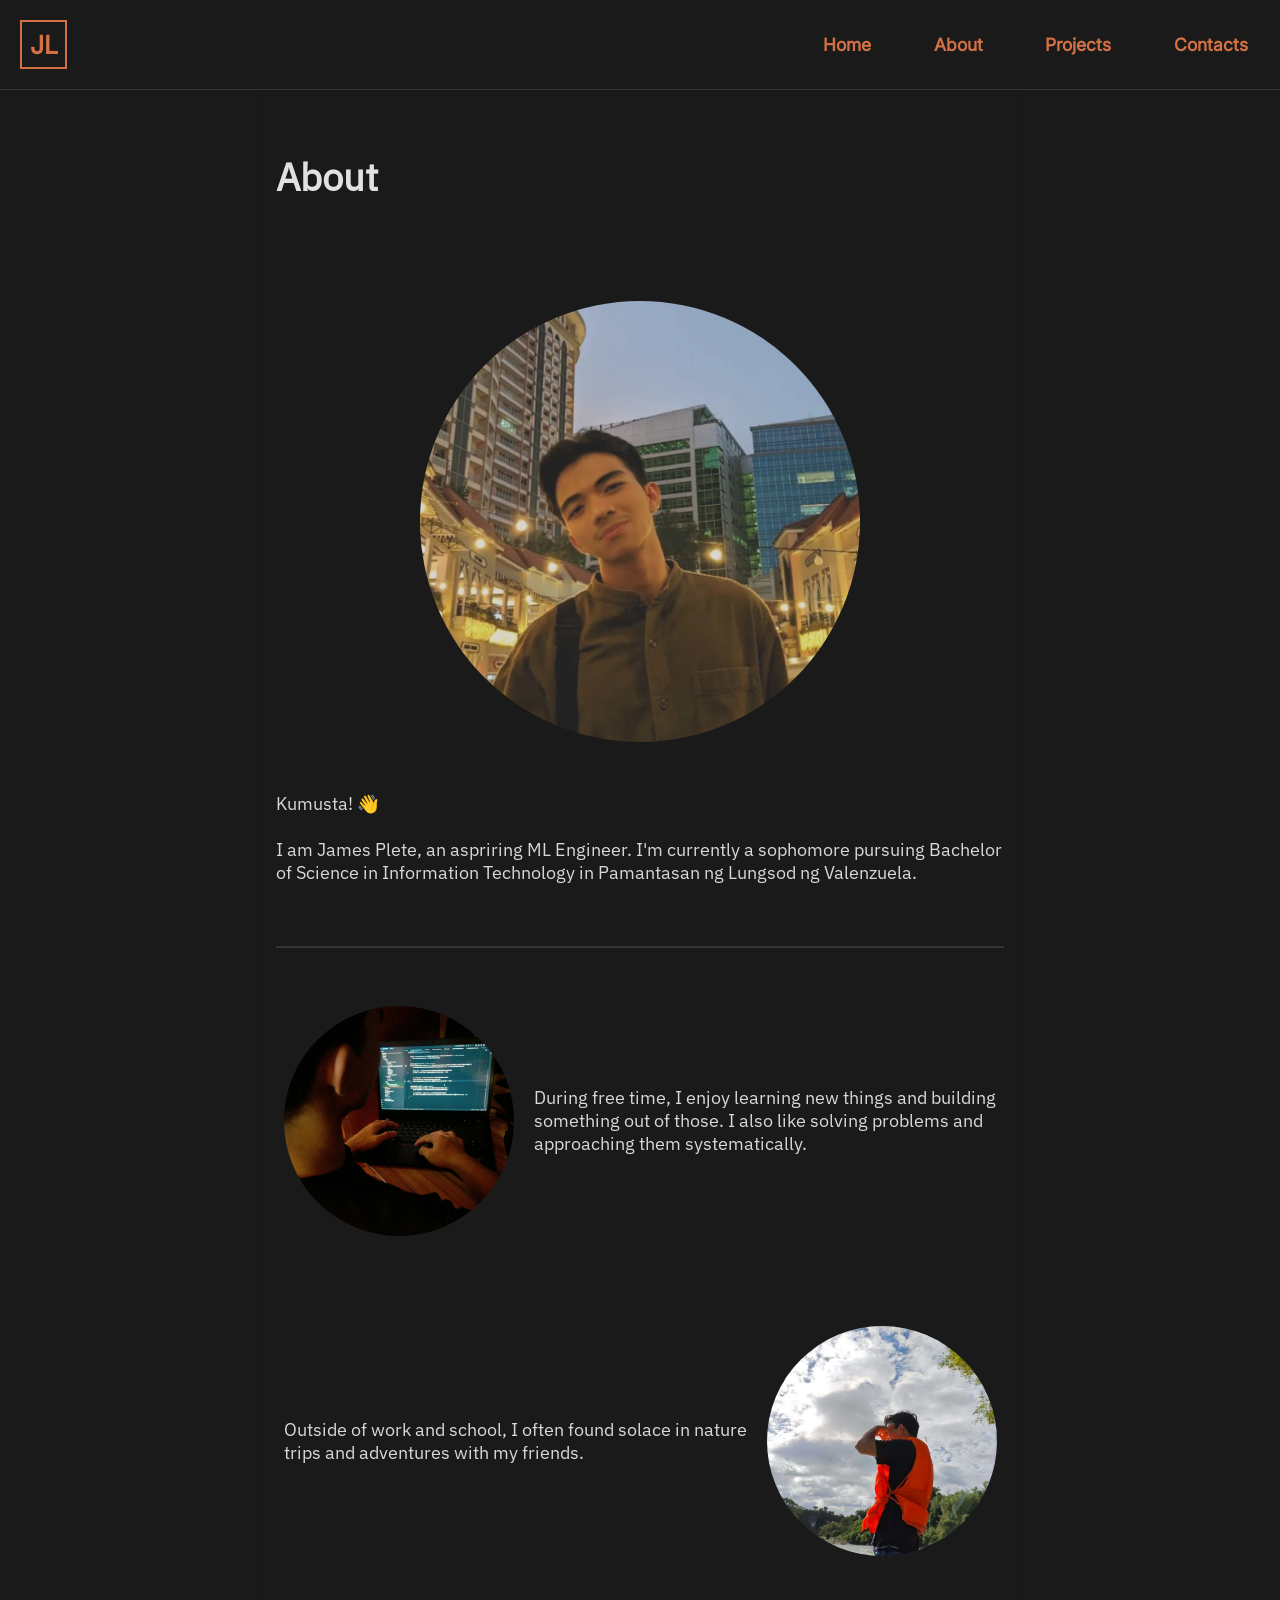
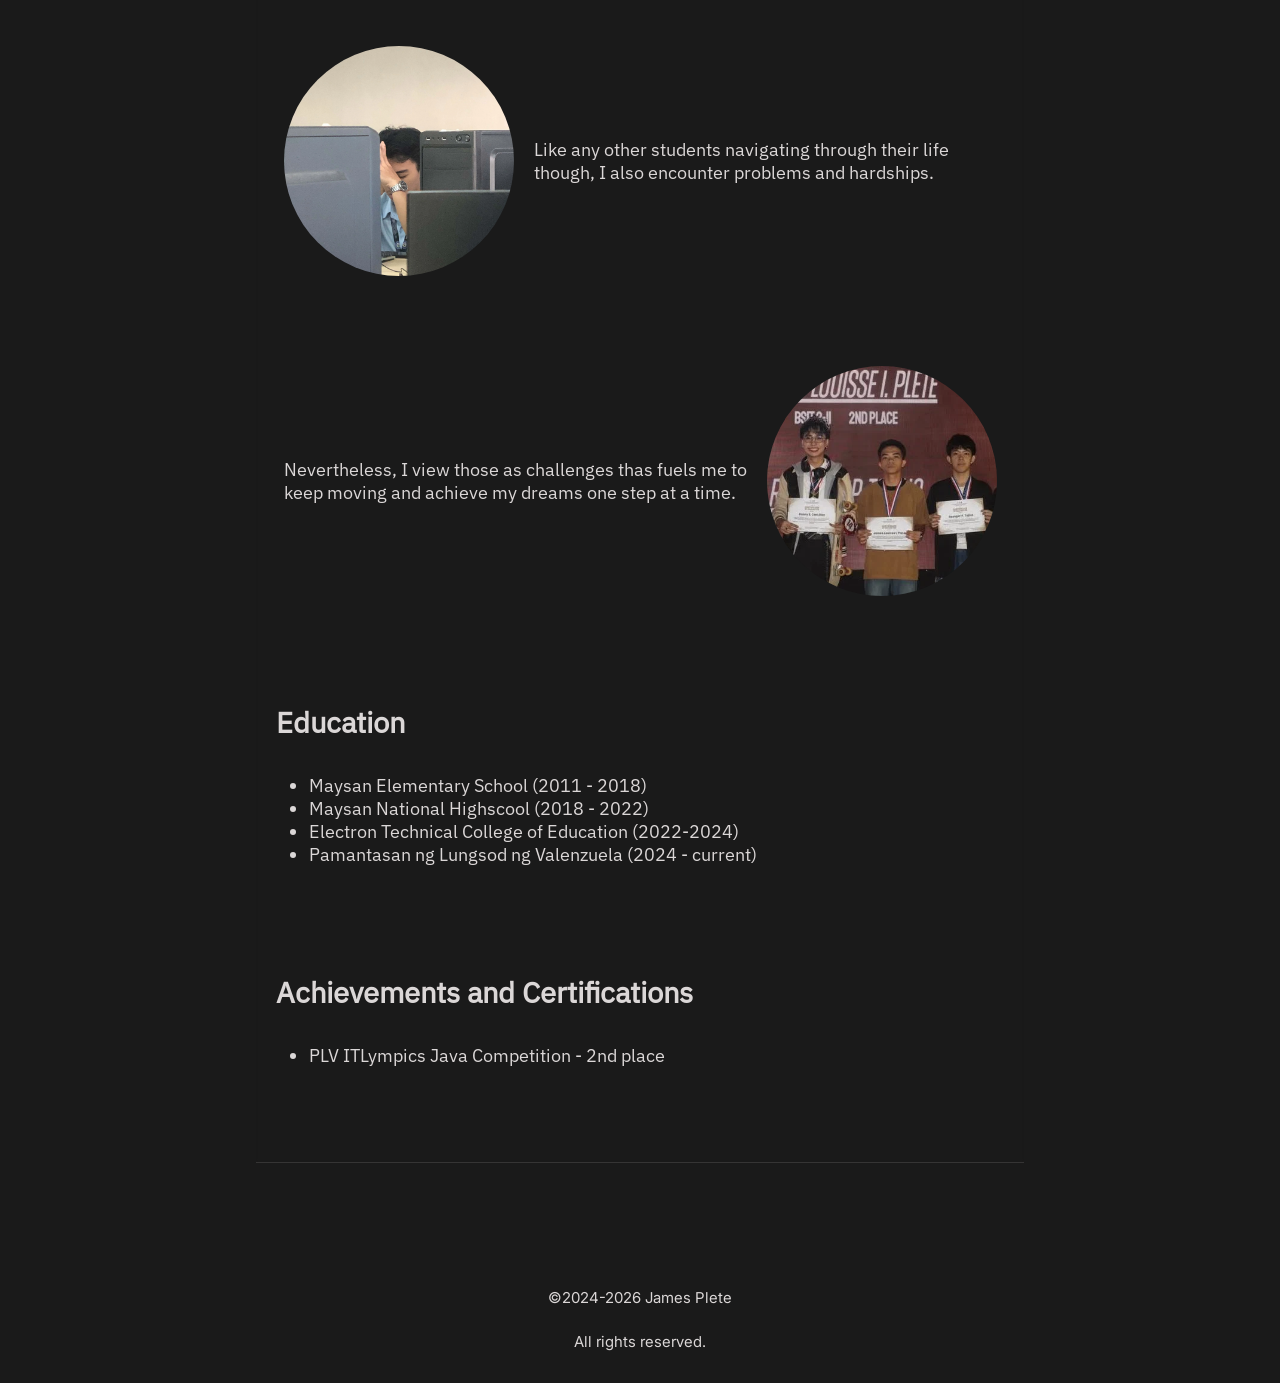
==== commit 61e92b13: "Made the navigation easier" ====
--- a/Portfolio/about.html
+++ b/Portfolio/about.html
@@ -3,7 +3,7 @@
 <head>
     <meta charset="UTF-8">
     <meta name="viewport" content="width=device-width, initial-scale=1.0">
-    <title>Portfolio</title>
+    <title>James Plete | Web Developer</title>
     <link rel="stylesheet" href="style.css">
     <script src="./script.js" defer></script>
 </head>
@@ -14,10 +14,13 @@
         </div>
         
         <div class="burger">
-            <img src="./assets/icon/burger.webp" alt="">
+            <div></div>
+            <div></div>
+            <div></div>
         </div>
 
-        <nav class="navigation-bar col txt-right display-none">
+        <nav class="navigation-bar display-none col txt-right">
+            <a href="./index.html" class="nav-links">Home</a>
             <a href="./about.html" class="nav-links">About</a>
             <a href="./projects.html" class="nav-links">Projects</a>
             <a href="./contacts.html" class="nav-links">Contacts</a>
@@ -34,6 +37,7 @@
 
             <div class="about-container flex align-center justify-center reverse">
                 <p class="base-txt">During free time, I enjoy learning new things and building something out of those. I also like solving problems and approaching them systematically.</p>
+                
                 <div class="about-self flex align-center justify-center"><img class="programming-img" src="./assets/images/programming.webp" alt=""></div>
                 
             </div>
@@ -84,8 +88,8 @@
 
     <footer class="flex justify-center align-center col gap-l">
         <div class="flex col gap-l txt-center">
-            <p class="base-txt italic">Building everything with intent.</p>
             <p class="copyright-txt">&copy;<span class="copy-date">2024-2026</span> James Plete</p>
+            <p class="copyright-txt"> All rights reserved.</p>
         </div>
     </footer>
 
--- a/Portfolio/style.css
+++ b/Portfolio/style.css
@@ -188,6 +188,15 @@
     width: 45px;
     height: 45px;
     cursor: pointer;
+}
+
+.burger div {
+    width: 80%;
+    height: 4px;
+    background-color: var(--accent-color2);
+    margin: 6px 0;
+    border-radius: var(--border-radius-xs);
+    transition: all 0.3s ease;
 }
 
 .burger img {
@@ -208,14 +217,14 @@
 
 .navigation-bar {
     right: 0%;
-    bottom: -185%;
-    justify-content: space-around;
+    bottom: -260%;
+    justify-content: space-between;
     align-items: center;
     position: absolute;
     font-weight: var(--font-wt-base);
     color: var(--header-txt-color);
-    height: 150px;
-    width: 100px;
+    height: 200px;
+    width: 100%;
     padding: var(--space-m);
     background-color: inherit;
     text-align: center;
@@ -237,6 +246,15 @@
 }
 
 /* MAIN PART */
+
+/* .first-sect {
+    height: 100vh;
+    width: 100%;
+    justify-content: center;
+    align-items: center;
+    margin: 0;
+    padding: 0;
+} */
 
 
 section {
@@ -541,6 +559,10 @@
 
 @media (min-width: 1024px) {
 
+    :root {
+        font-size: 25px;
+    }
+
     .index-project-container {
         padding-top: var(--space-2xl);
     }
@@ -562,12 +584,12 @@
     }
 
     .about-container img, .me-container img {
-        border: 2px solid var(--accent-color2);
+        
         transition: all 0.4s ease;
     }
 
     .first-abt img:hover, .about-container img:hover {
-        border: 4px solid hsl(19, 55%, 55%);
+        border: 3px solid var(--accent-color2);
         transform: scale(1.05);
     }
 
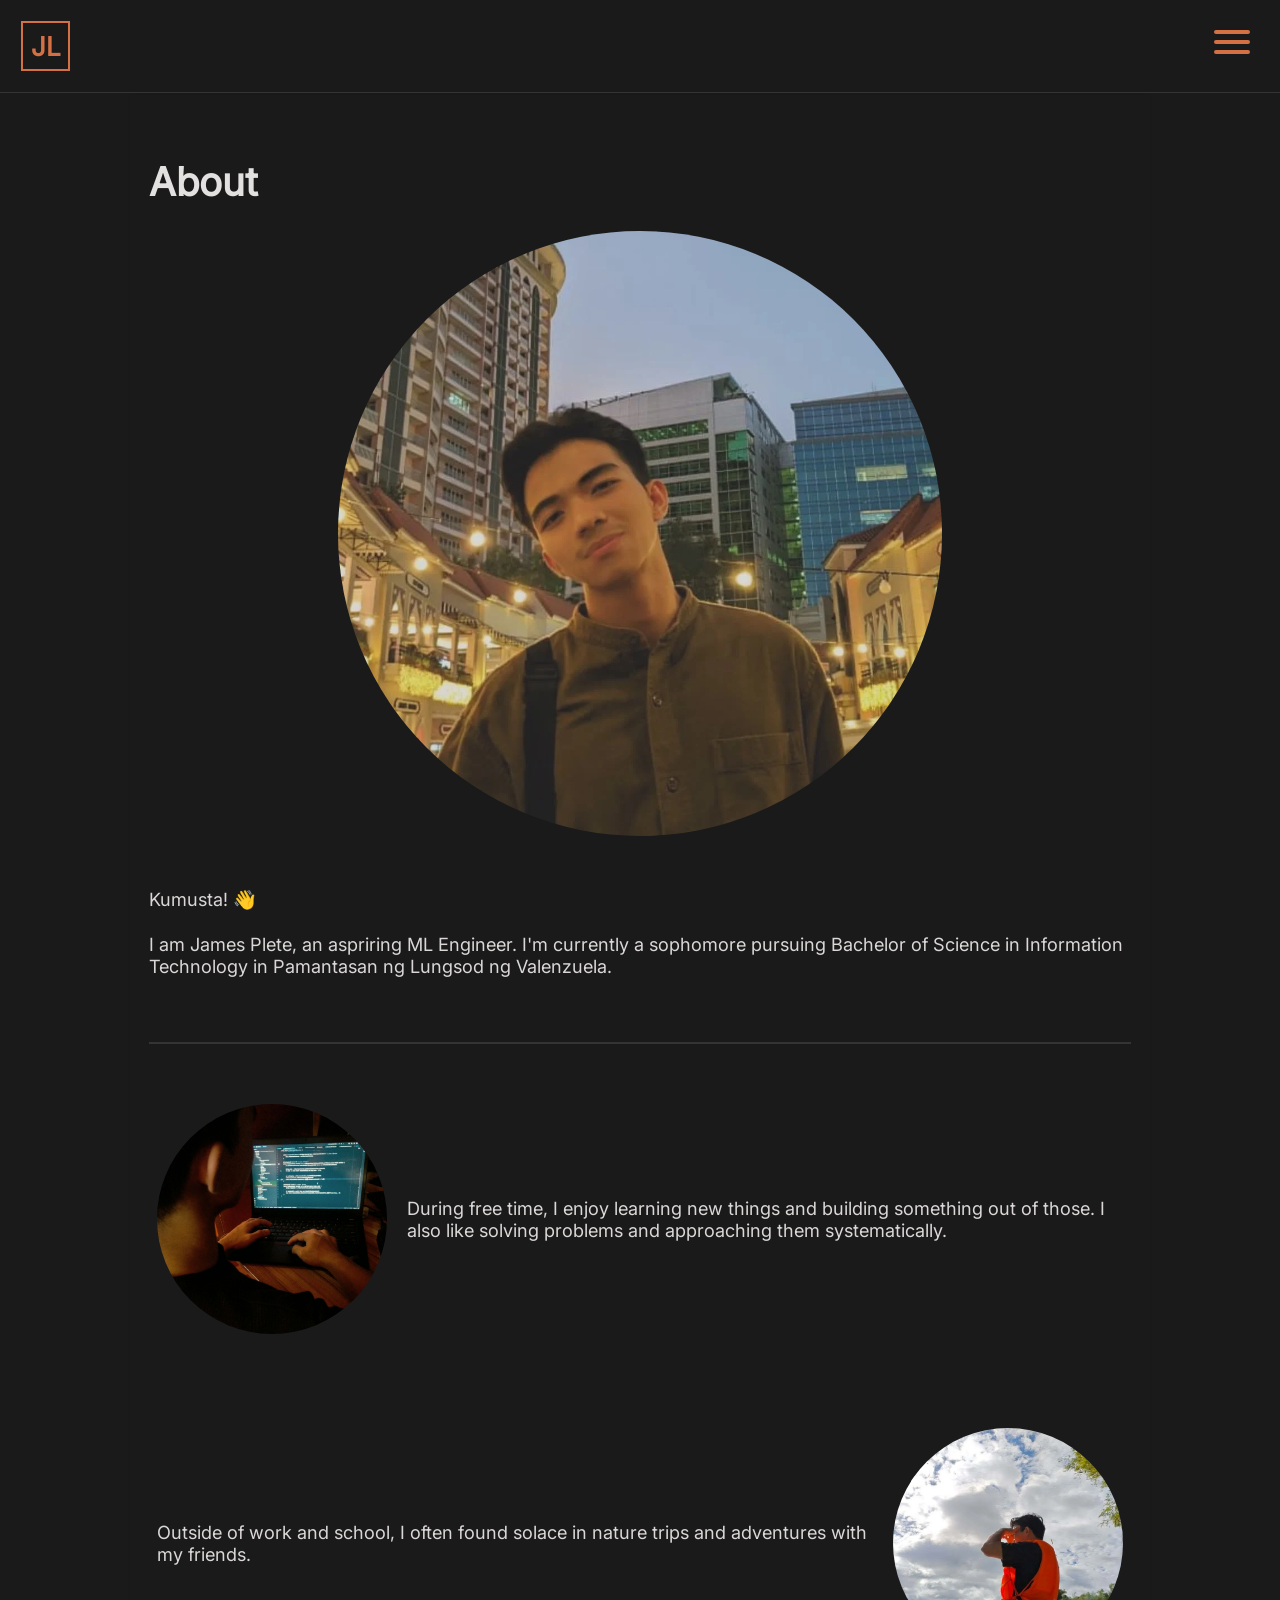
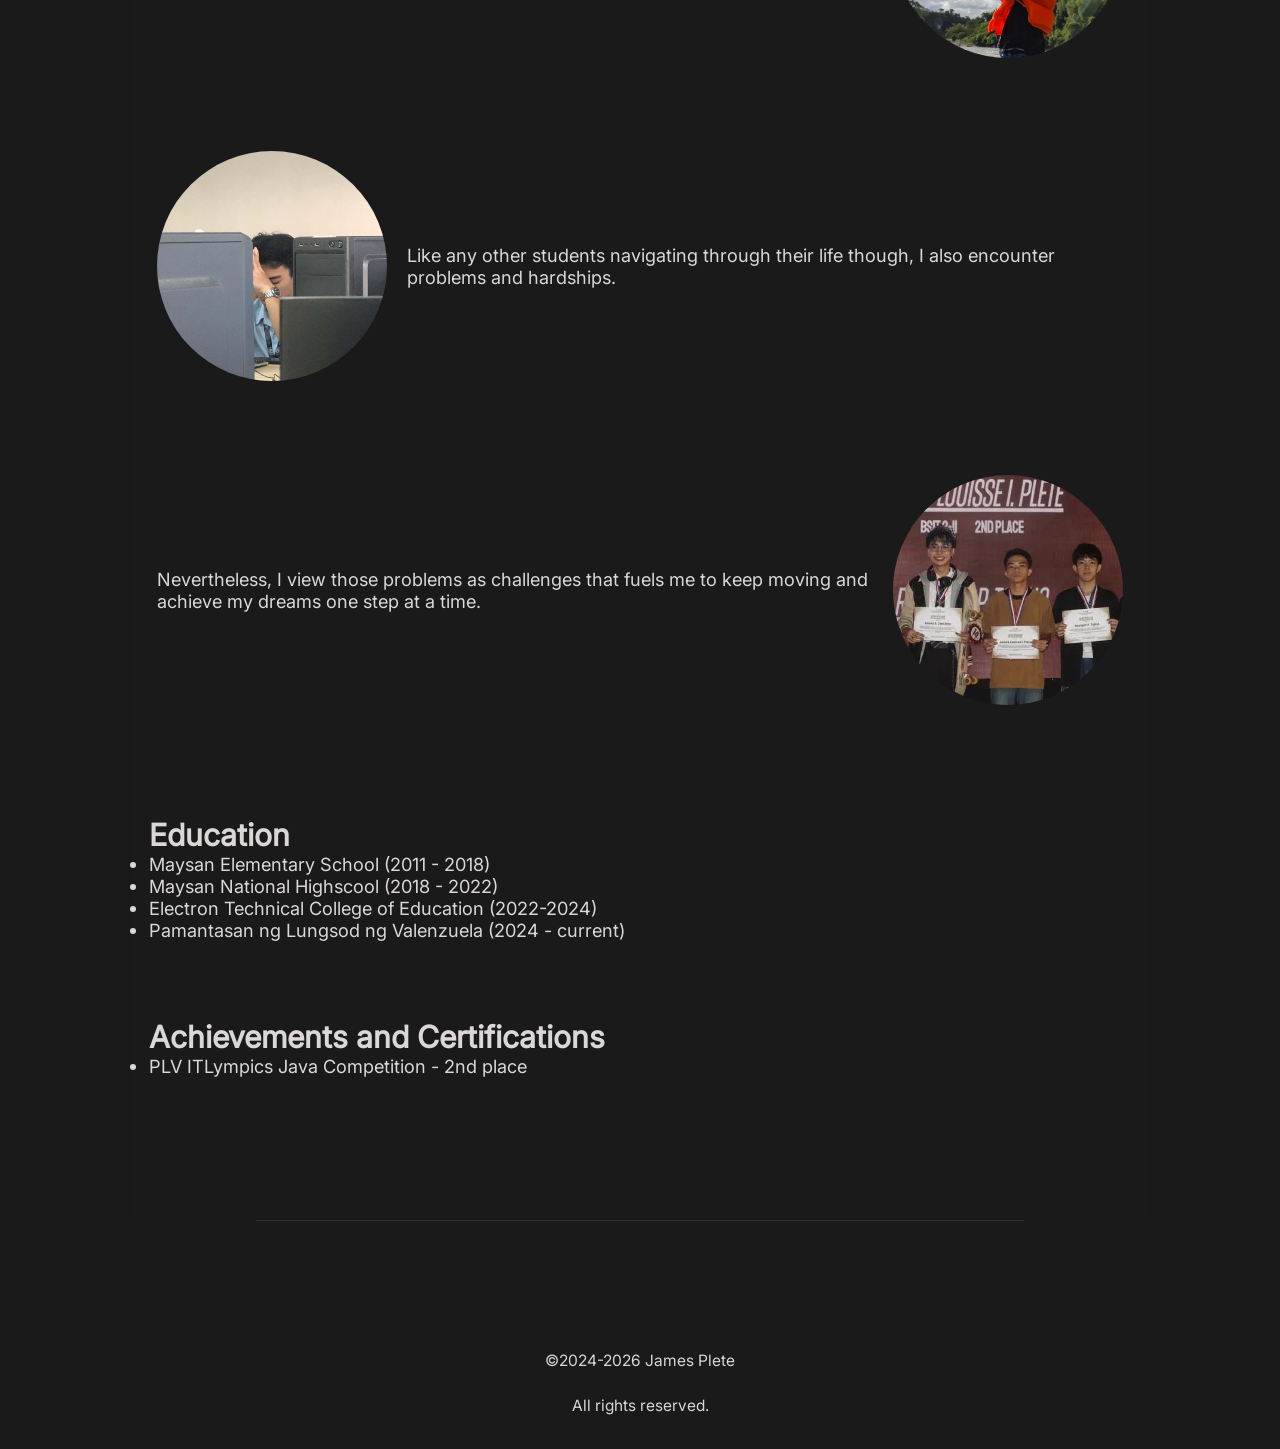
==== commit 0bf2933f: "Added image slider for project section in the landing page" ====
--- a/Portfolio/about.html
+++ b/Portfolio/about.html
@@ -3,12 +3,13 @@
 <head>
     <meta charset="UTF-8">
     <meta name="viewport" content="width=device-width, initial-scale=1.0">
-    <title>James Plete | Web Developer</title>
+    <title>James Plete | Software Engineer</title>
     <link rel="stylesheet" href="style.css">
     <script src="./script.js" defer></script>
+    <link rel="icon" href="./assets/icon/favicon.ico">
 </head>
 <body class="flex col">
-    <header class="flex center">
+    <div class="flex center header">
         <div class="logo">
             <a href="./index.html">JL</a>
         </div>
@@ -25,8 +26,7 @@
             <a href="./projects.html" class="nav-links">Projects</a>
             <a href="./contacts.html" class="nav-links">Contacts</a>
         </nav>
-    </header>
-
+    </div>
     <main class="about-main">
         <h1 class="sect-head-txt animate"> About</h1>        
         <section class="flex col justify-between animate about-sect">
@@ -55,7 +55,7 @@
             </div>
 
             <div class="about-container flex align-center">
-                <p class="base-txt">Nevertheless, I view those as challenges thas fuels me to keep moving and achieve my dreams one step at a time.</p>
+                <p class="base-txt">Nevertheless, I view those problems as challenges that fuels me to keep moving and achieve my dreams one step at a time.</p>
                 <div class="about-self flex align-center justify-center"><img class="java-comp" src="./assets/images/java_comp.webp" alt=""></div>
                 
             </div>
@@ -86,7 +86,7 @@
         </section>
     </main>
 
-    <footer class="flex justify-center align-center col gap-l">
+    <footer class="flex justify-center align-center col gap-l fade-in">
         <div class="flex col gap-l txt-center">
             <p class="copyright-txt">&copy;<span class="copy-date">2024-2026</span> James Plete</p>
             <p class="copyright-txt"> All rights reserved.</p>
--- a/Portfolio/style.css
+++ b/Portfolio/style.css
@@ -2,24 +2,31 @@
     padding: 0;
     margin: 0;
     outline: none;
-    font-family: inherit;
+    font-family: "inter";
     text-decoration: none;
     box-sizing: border-box;
     color: inherit;
-}
+
+    scrollbar-width: thin;
+    scrollbar-color: var(--accent-color2) transparent;
+}
+
+.burger:focus {
+  outline-color: var(--accent-color2);
+}
+
 
 :root {
     font-size: 20px;
 
-    -webkit-tap-highlight-color: rgba(0, 0, 0, 0);
-
-    --font-base: .5rem;
+    --font-base: 1rem;
     --font-xs: .6rem;
-    --font-sm: .7rem;
+    --font-s: .7rem;
     --font-m: 1rem;
     --font-l: 1.5rem;
     --font-xl: 2rem;
     --font-2xl: 2.2rem;
+    --font-3xl: 2.5rem;
 
     --font-wt-ultra-thin: 100;
     --font-wt-thin: 200;
@@ -27,10 +34,8 @@
     --font-wt-bold: 600;
     --font-wt-bolder: 800;
 
-    --txt-font: "ibm sans";
-
     --space-xs: .3rem;
-    --space-sm: .5rem;
+    --space-s: .5rem;
     --space-m: .8rem;
     --space-l: 1rem;
     --space-xl: 1.3rem;
@@ -40,6 +45,7 @@
 
     --width-100: 100%;
 
+    --border-color2: hsl(0, 5%, 40%);
     --color-body: #dbd7d7;
     --color-titles: #e3e0e0;
     --a-color: #e7e5e5;
@@ -59,6 +65,8 @@
     --border-radius-xs: 4px;
     --border-radius-s: 8px;
     --border-radius-m: 12px;
+
+    
 }
 
 @font-face {
@@ -94,6 +102,14 @@
     justify-content: center;
 }
 
+.justify-between {
+    justify-content: space-between;
+}
+
+.justify-around {
+    justify-content: space-around;
+}
+
 .align-center {
     align-items: center;
 }
@@ -115,12 +131,12 @@
     font-weight: var(--font-wt-ultra-thin);
 }
 
-.sm-txt {
+.s-txt {
     font-size: var(--font-xs);
 }
 
 .base-txt {
-    font-size: var(--font-sm);
+    font-size: var(--font-s);
 }
 
 .txt-justify {
@@ -138,17 +154,17 @@
 
 .bordered {
     border: var(--border-s);
-    border-radius: var(--space-sm);
-}
-
-.inter {
-    font-family: "inter";
+    border-radius: var(--space-s);
 }
 
 .txt-center {
     text-align: center;
 }
 
+.gap-s {
+    gap: var(--space-s);
+}
+
 .gap-l {
     gap: var(--space-l);
 }
@@ -165,21 +181,17 @@
     font-style: italic;
 }
 
+.disabled {
+    border: 3px solid red;
+}
+
 /* BODY */
 
 body {
+    user-select: none;
     background: var(--bg-color-body) fixed;
-    font-family: var(--txt-font);
     color: var(--color-body);
     position: relative;
-}
-
-main {
-    backdrop-filter: blur(2px);
-    min-height: 100vh;
-    padding: var(--space-sm) var(--space-m) var(--space-2xl) var(--space-m);
-    width: min(var(--width-100), 768px);
-    margin-inline: auto;
 }
 
 /* HEADER PART */
@@ -204,12 +216,11 @@
 }
 
 
-header {
+.header {
     position: sticky;
     top: 0;
-    font-size: var(--font-sm);
+    font-size: var(--font-s);
     padding: var(--space-m);
-    font-family: "inter";
     background-color: var(--bg-color-body);
     z-index: 1;
     border-bottom: 0.5px solid #353434;
@@ -247,27 +258,16 @@
 
 /* MAIN PART */
 
-/* .first-sect {
-    height: 100vh;
-    width: 100%;
-    justify-content: center;
-    align-items: center;
-    margin: 0;
-    padding: 0;
-} */
-
+main {
+    backdrop-filter: blur(2px);
+    padding: var(--space-s) var(--space-m) var(--space-2xl) var(--space-m);
+    width: min(var(--width-100), 768px);
+    margin-inline: auto;
+}
 
 section {
     gap: var(--space-m);
-    margin-top: var(--space-3xl);
-}
-
-
-.intro-txt {
-    color: var(--accent-color2);
-    font-size: var(--font-2xl);
-    font-weight: var(--font-wt-bold);
-    margin-bottom: var(--space-xs)
+    margin-bottom: var(--space-3xl);
 }
 
 .sect-head-txt {
@@ -276,42 +276,157 @@
     margin-top: var(--font-xl);
 }
 
-
 /* INDEX */
+
+.intro-txt {
+    color: var(--accent-color2);
+    font-size: var(--font-3xl);
+    font-weight: var(--font-wt-bold);
+    margin-bottom: var(--space-xs)
+}
+
+.call-to-action {
+    cursor: pointer;
+    margin-top: var(--space-l);
+    color: var(--accent-color2);
+    padding: var(--space-s) var(--space-m);
+    border: 2px solid var(--accent-color2);
+}
+
+.first-sect {
+    height: 80vh;
+    justify-content: center;
+    align-items: center;
+    text-align: center;
+    margin-bottom: var(--space-max);
+}
+
+/* INDEX-PROJECT */
+
 .index-project-container {
-    gap: var(--space-xl);
-    height: 450px;
-    overflow-y: hidden;
-}
-
-
-/** MAIN/PROJECTS PART **/
+    width: 95%;
+    height: 460px;
+    align-self: center;
+    box-shadow: 0 10px 20px rgba(0, 0, 0, 0.4);
+    overflow-x: scroll;
+    scrollbar-width: none;
+    border-radius: var(--border-radius-m);
+}
+
+.index-project-container::-webkit-scrollb   ar {
+    display: none;
+    }
+
+.proj-wrapper {
+    transition: all 0.3s ease;
+    height: 100%;
+}
 
 .project-container {
+    width: 400px;
     padding: var(--space-m);
     gap: var(--space-2xl);
 }
 
 .project {
-    width: 90%;
-    padding: var(--space-sm);
-    height: 400px;
-}
-
-.ul {
-    padding: var(--space-xl);
-}
-
+    flex: 1 0 100%;
+    padding: var(--space-l) var(--space-m);
+    height: 100%;
+    scroll-snap-align: start;
+}
+
+.view-project-container {
+    padding: 0 var(--space-s);
+}
+
+.proj-navigation {
+    justify-self: end;
+}
+
+.project-title {
+    font-size: var(--font-m);
+    font-weight: var(--font-wt-bold);
+    margin-top: var(--space-l);
+    margin-bottom: var(--space-xs);
+}
 
 .project img {
-    width: var(--width-100);
-    height: 7.5rem;
+    aspect-ratio: 16 / 10;
+    width: 100%;
     object-fit: cover;
-    object-position: right;
+    object-position:left;
+    margin-bottom: var(--space-m);
+    border-top-left-radius: var(--border-radius-m);
+    border-top-right-radius: var(--border-radius-m);
+}
+
+.tech-wrapper {
+    flex-flow: row wrap;
+}
+
+.tech-used {
+    font-size: var();
+    color: var(--accent-color2);
+    border: 1px solid var(--accent-color2);
+    width: fit-content;
+    padding: var(--space-xs) var(--space-m);
+    border-radius: var(--border-radius-m);
+}
+
+.view-project {
+    justify-self: self-end;
+    display: block;
+    justify-self: flex-end;
+    margin-top: var(--space-xl);
+    border-radius: var(--border-radius-m);
+    padding: var(--space-s) var(--space-m);
+    border: 2px solid var(--border-color2);
+    color: var(--border-color2);
+    cursor: pointer;
+    width: fit-content;
+}
+
+.all-projects-btn {
+    border: 2px solid var(--accent-color2);
+    color: var(--accent-color2);
+    padding: var(--space-s) var(--space-m);
+    border-radius: var(--border-radius-m);
+    width: fit-content;
+    cursor: pointer;
+}
+
+.proj-circles-wrapper {
+    align-self: center;
+    margin-top: var(--space-m);
+    margin-bottom: var(--space-m);
+}
+
+.active-circle {
+    border: 4px solid var(--a-color);
+}
+
+.proj-circles {
+    width: 6px;
+    height: 6px;
+    border-radius: 50%;
+    background-color: var(--border-color2);
+    cursor: pointer;
+}   
+
+.proj-footer {
+    padding: 0 var(--space-m);
+}
+
+.proj-btn {
+    width: 40px;
+    height: 40px;
+    border-radius: 50%;
+    border: 2px solid var(--border-color2);
+    font-weight: var(--font-wt-bold);
 }
 
 /* FOOTER PART */
-
+    
 footer {
     border-top: 0.5px solid var(--border-color);
     padding: var(--space-xl);
@@ -339,8 +454,6 @@
 .copyright-txt {
     font-size: var(--font-xs);
     font-weight: var(--font-wt-thin);
-    font-family: "inter";
-    /* color: var(--accent-color2); */
 }
 
 
@@ -353,7 +466,6 @@
     padding-bottom: var(--space-xl);
     padding-top: var(--space-xl);
     gap: var(--space-m);
-    /* border-bottom: 1px solid rgb(82, 80, 80); */
 }
 
 .about-self img{
@@ -400,15 +512,17 @@
 }
 
 .proj-2 {
-    width: 90%;
-    padding: var(--space-sm);
+    width: 95%;
+    padding: var(--space-m) var(--space-s) var(--space-l) var(--space-m);
     height: fit-content;
-}
-
-.proj-img {
-    width: var(--width-100);
-    height: 7.5rem;
+    box-shadow: 0 10px 20px rgba(0, 0, 0, 0.4);
+}
+
+.proj-2 img {
+    width: 100%;
+    aspect-ratio: 16 / 9.5;
     object-fit: cover;
+    margin-bottom: var(--space-m);
 }
 
 
@@ -461,7 +575,7 @@
 
 .contact-socials {
     height: 100px;
-    padding-left: var(--space-sm);
+    padding-left: var(--space-s);
     cursor: pointer;
 }
 
@@ -477,25 +591,10 @@
 @media (min-width: 768px) {
 
     :root {
-        font-size: 23px;
+        font-size: 22px;
     }
 
     /* HEADER */
-    .burger {
-        display: none;
-    }
-
-    .navigation-bar {
-        display: flex;
-        flex-direction: row;
-        position: static;
-        height: 0;
-        width: 50%;
-        justify-content: flex-end;
-        gap: var(--space-2xl);
-        padding-right: var(--space-sm);
-    }
-
     /* INDEX */
 
     .index-main {
@@ -504,34 +603,55 @@
     }
 
     .index-project-container {
+        width: 75%;
+        height: 600px;
+    }
+
+    .proj-wrapper {
+        height: 100%;
+    }
+
+    .project {
+        height: 100%;
+        padding: var(--space-m);
+    }
+
+     .project img, .proj-2 img {
+        object-position: left;
+        width: 100%;
+        margin-bottom: var(--space-s);
+    }
+
+
+    /* PROJECT */
+
+    .project-main {
+        margin: 0;
+        width: 100%;
+        padding: var(--space-xl);
+    }
+
+    .project-container {
+        align-self: center;
         flex-flow: row wrap;
         width: 100%;
+        gap: var(--space-xl);
+        padding: 0;
+    }
+
+    .proj-description {
+        font-size: var(--font-s);
+    }
+
+    .numerous-tech > .tech-used {
+        padding: var(--space-xs) var(--space-s);
+    }
+
+    .proj-2 {
+        flex: 1 0 45%;
+        padding: var(--space-l) var(--space-m);
+        padding-bottom: var(--space-xl);
         height: fit-content;
-        justify-content: center;
-        align-content: space-between;
-    }
-
-    .project {
-        width: 45%;
-        height: 260px;
-    }
-
-     .project img, .proj-2 img {
-        object-position: left;
-    }
-
-
-    /* PROJECT */
-
-    .project-container {
-        justify-content: center;
-        flex-flow: row wrap;
-        width: 100%;
-        gap: var(--space-2xl);
-    }
-
-    .proj-2 {
-        width: 45%;
     }
 
     .footer-links-container {
@@ -560,17 +680,47 @@
 @media (min-width: 1024px) {
 
     :root {
-        font-size: 25px;
+        font-size: 26px;
+    }
+
+    main {
+        width: 80%;
+    }
+
+    /* INDEX */
+
+    .intro-txt {
+        font-size: 2.5rem;
+    }
+
+    .arrow {
+        transition: all 0.3s ease;
+    }
+
+    .call-to-action:hover {
+        background-color: var(--accent-color2);
+        color: var(--a-color);
+        font-weight: var(--font-wt-bold);
+    }
+
+    .call-to-action:hover > .arrow {
+        transform: translateX(6px);
     }
 
     .index-project-container {
+        padding-left: 5rem;
+        width: 500px;
         padding-top: var(--space-2xl);
-    }
+        height: 700px;
+    }
+
+    /* INDEX-PROJ */
 
     .project, .proj-2 {
-        box-shadow: 0 4px 20px rgba(0, 0, 0, 0.4);
         transition: all 0.3s ease;
         cursor: pointer;
+        height: 450px;
+        width: 400px;
     }
 
     .proj-2:hover, .project:hover {
@@ -600,5 +750,13 @@
     .contact-socials:hover {
         transform: translateX(20px);
     }
+
+    .buymeacoffee {
+        transition: all 0.3s ease;
+    }
+
+    .buymeacoffee:hover {
+        transform: scale(1.03);
+    }
     
 }
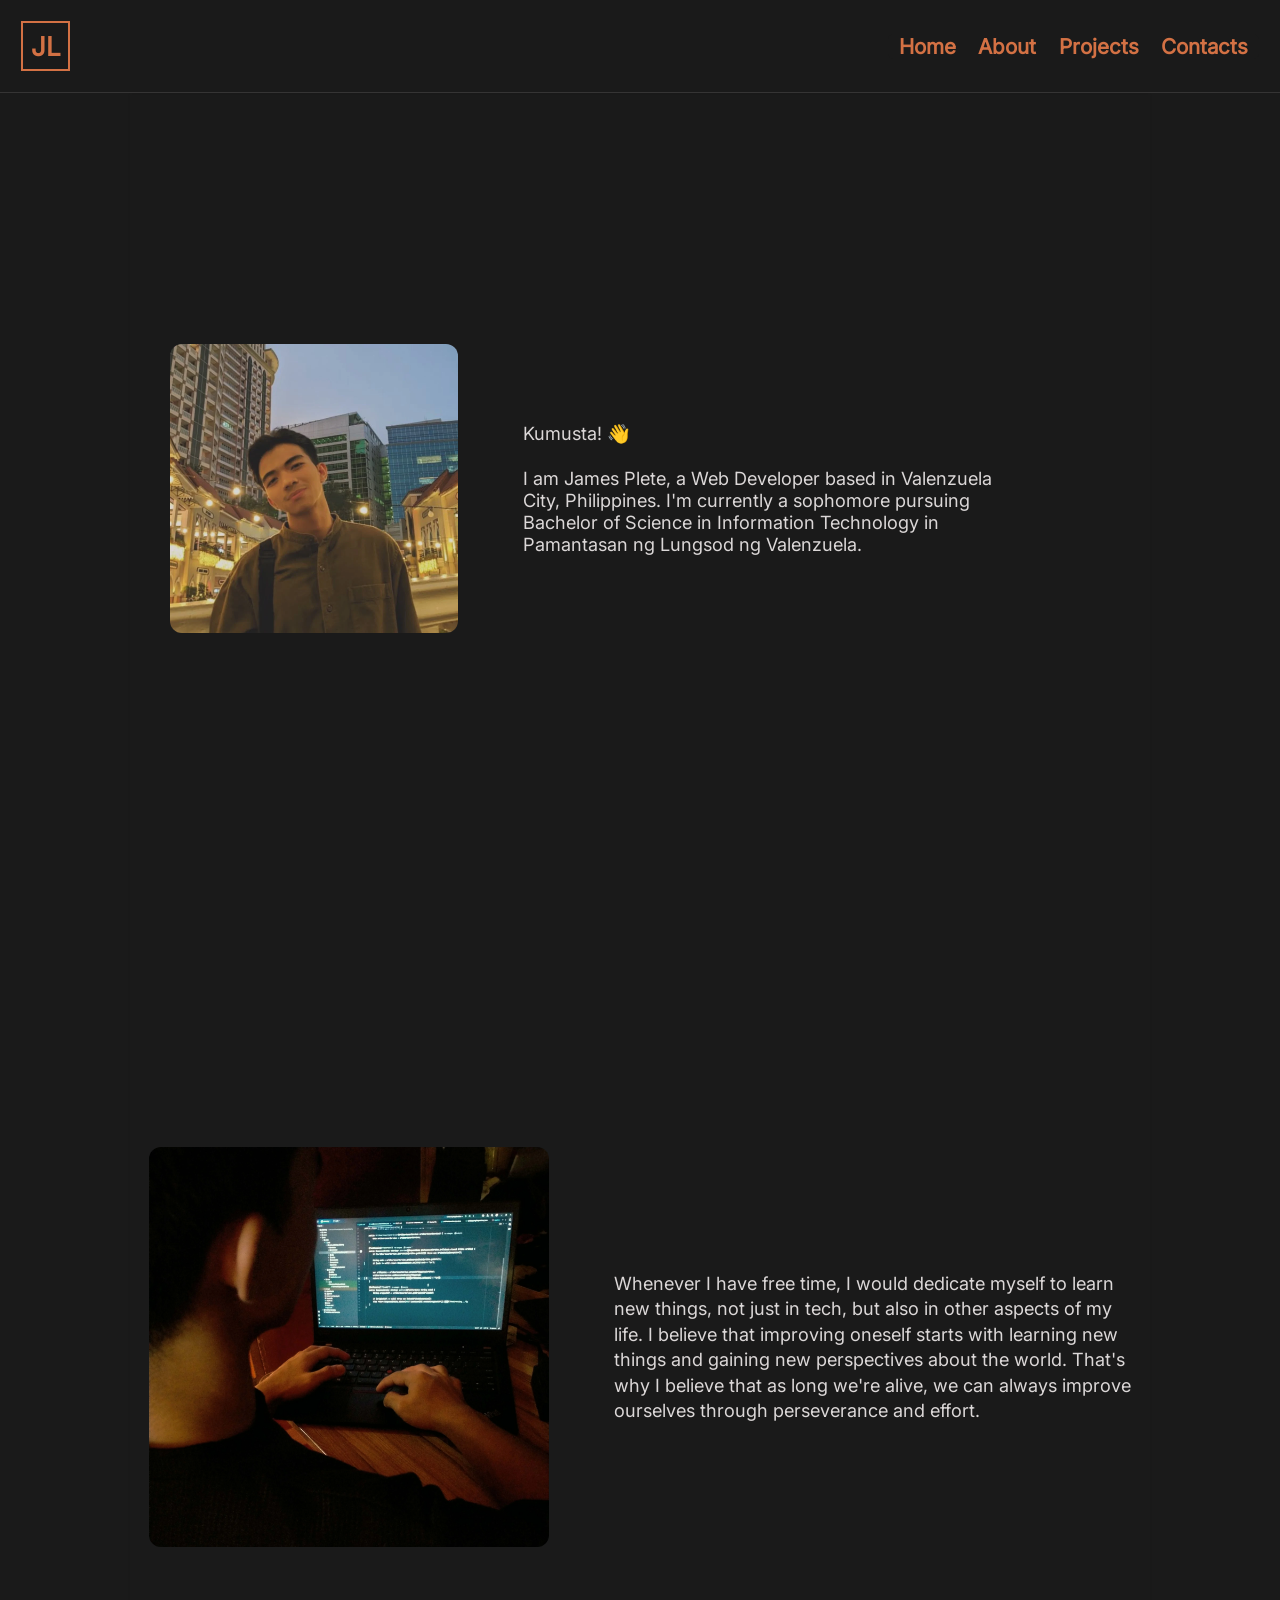
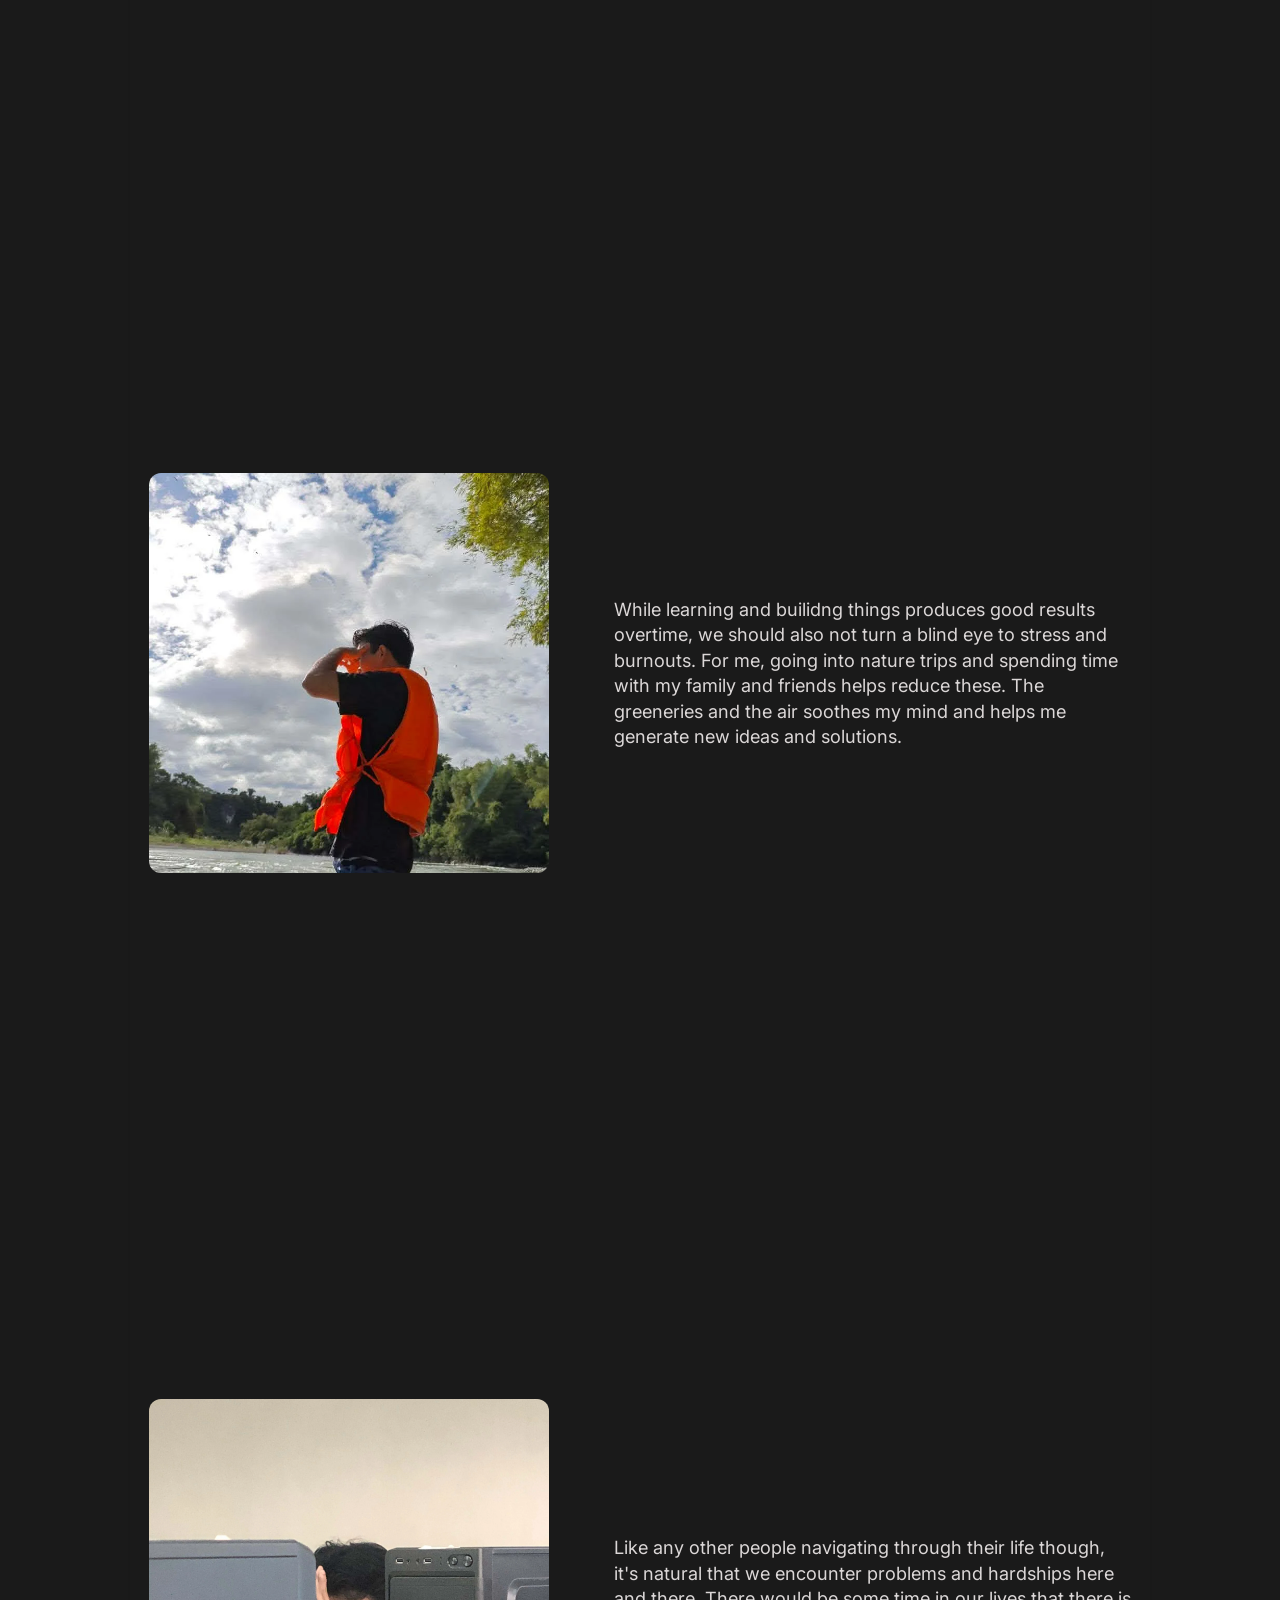
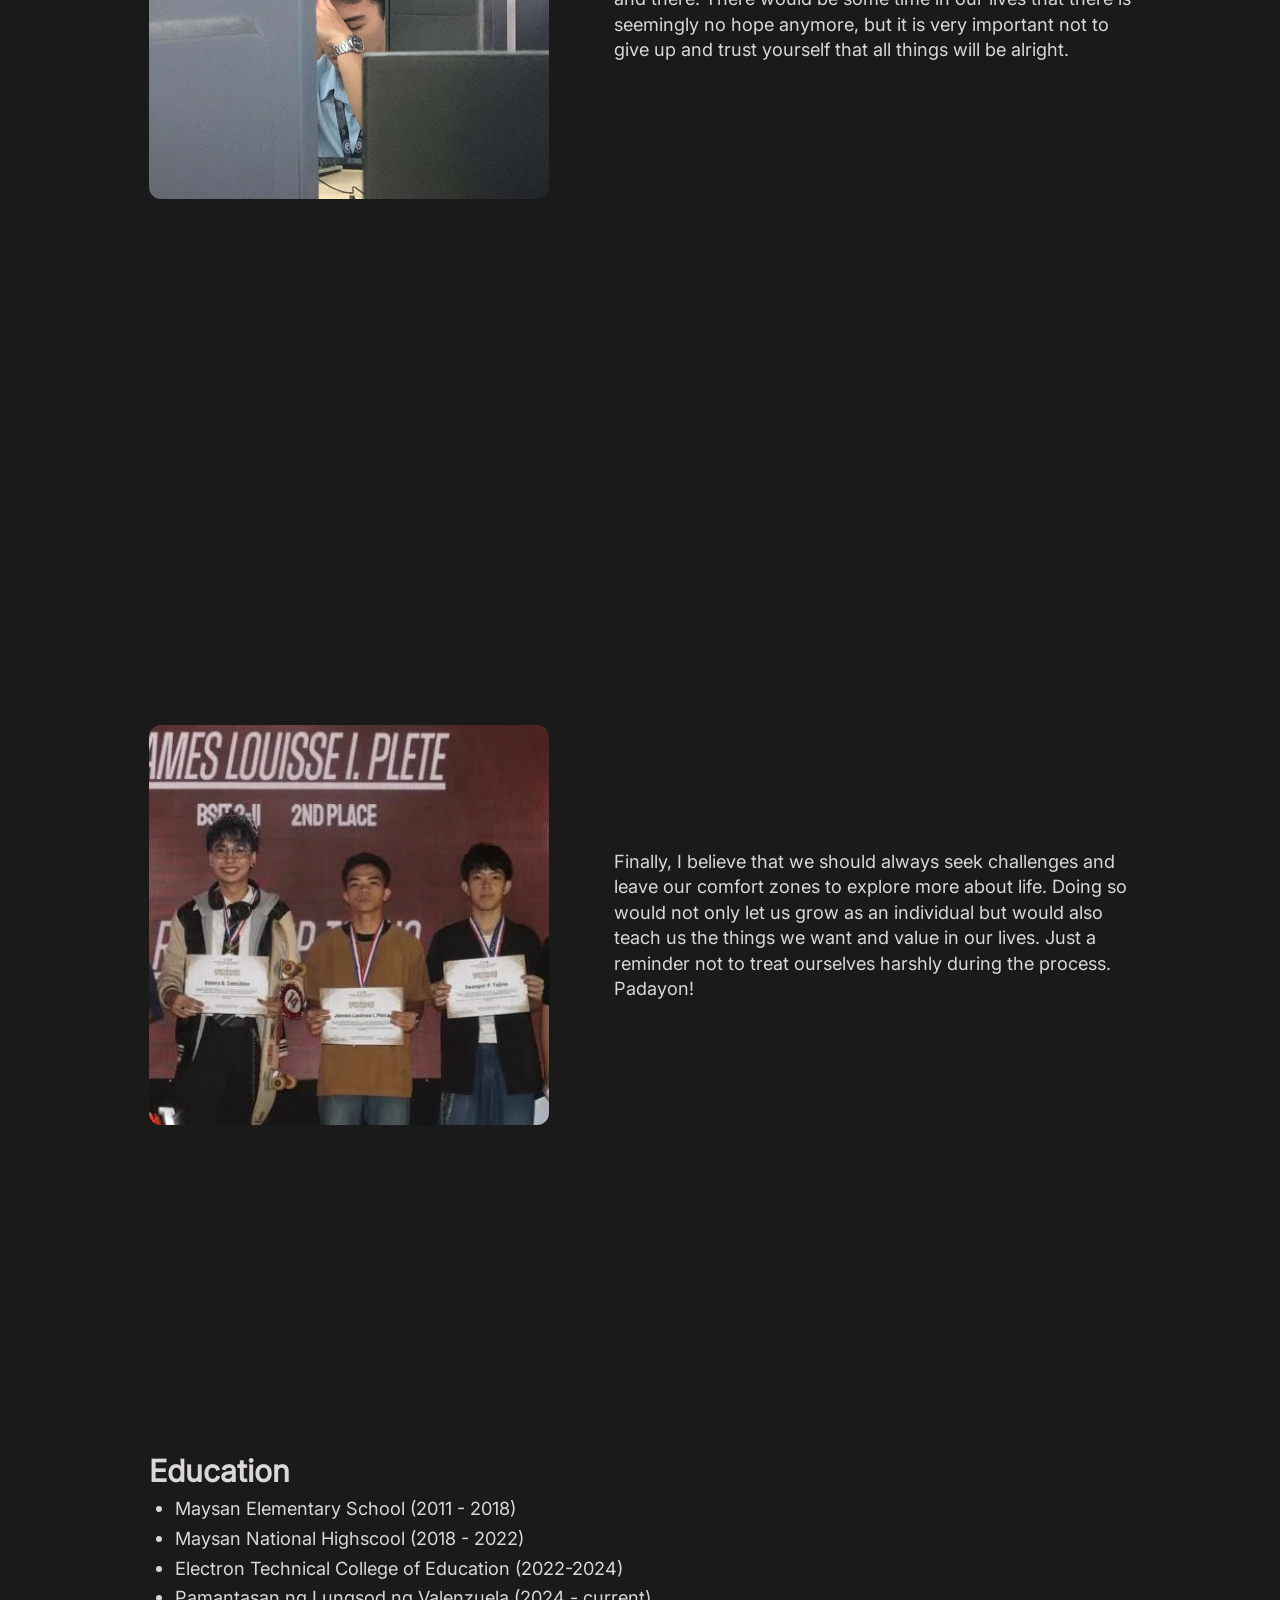
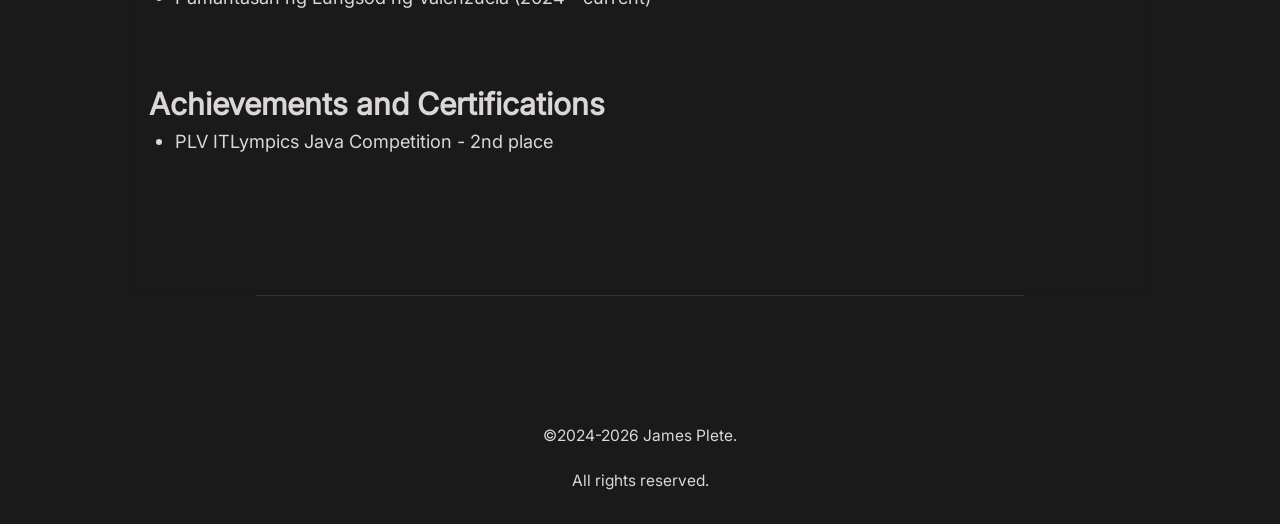
==== commit 04303cb0: "fixed the alignment of about page" ====
--- a/Portfolio/about.html
+++ b/Portfolio/about.html
@@ -1,97 +1,96 @@
-<!DOCTYPE html>
-<html lang="en">
-<head>
-    <meta charset="UTF-8">
-    <meta name="viewport" content="width=device-width, initial-scale=1.0">
-    <title>James Plete | Software Engineer</title>
-    <link rel="stylesheet" href="style.css">
-    <script src="./script.js" defer></script>
-    <link rel="icon" href="./assets/icon/favicon.ico">
-</head>
-<body class="flex col">
-    <div class="flex center header">
-        <div class="logo">
-            <a href="./index.html">JL</a>
-        </div>
-        
-        <div class="burger">
-            <div></div>
-            <div></div>
-            <div></div>
-        </div>
-
-        <nav class="navigation-bar display-none col txt-right">
-            <a href="./index.html" class="nav-links">Home</a>
-            <a href="./about.html" class="nav-links">About</a>
-            <a href="./projects.html" class="nav-links">Projects</a>
-            <a href="./contacts.html" class="nav-links">Contacts</a>
-        </nav>
-    </div>
-    <main class="about-main">
-        <h1 class="sect-head-txt animate"> About</h1>        
-        <section class="flex col justify-between animate about-sect">
-            <div class="flex align-center justify-center col first-abt">
-                <div class="flex align-center justify-center me-container"><img src="./assets/images/me.webp" alt=""></div>
-                <p class="base-txt">Kumusta! 👋  <br> <br> I am James Plete, an aspriring ML Engineer. I'm currently a sophomore pursuing Bachelor of Science in Information Technology in Pamantasan ng Lungsod ng Valenzuela.</p>         
+    <!DOCTYPE html>
+    <html lang="en">
+    <head>
+        <meta charset="UTF-8">
+        <meta name="viewport" content="width=device-width, initial-scale=1.0">
+        <title>James Plete | Software Engineer</title>
+        <link rel="stylesheet" href="style.css">
+        <script src="./script.js" defer></script>
+        <link rel="icon" href="./assets/icon/favicon.ico">
+    </head>
+    <body class="flex col">
+        <div class="flex center header">
+            <div class="logo">
+                <a href="./index.html">JL</a>
+            </div>
+            
+            <div class="burger">
+                <div></div>
+                <div></div>
+                <div></div>
             </div>
 
-            <div class="about-container flex align-center justify-center reverse">
-                <p class="base-txt">During free time, I enjoy learning new things and building something out of those. I also like solving problems and approaching them systematically.</p>
-                
-                <div class="about-self flex align-center justify-center"><img class="programming-img" src="./assets/images/programming.webp" alt=""></div>
-                
+            <nav class="navigation-bar display-none col txt-right">
+                <a href="./index.html" class="nav-links">Home</a>
+                <a href="./about.html" class="nav-links">About</a>
+                <a href="./projects.html" class="nav-links">Projects</a>
+                <a href="./contacts.html" class="nav-links">Contacts</a>
+            </nav>
+        </div>
+        <main class="about-main">
+            <section class="flex col justify-between animate about-sect">
+                <div class="flex align-center justify-center col first-abt">
+                    <div class="flex align-center justify-center me-container"><img src="./assets/images/me.webp" alt=""></div>
+                    <div class="base-txt about-intro">Kumusta! 👋  <br> <br> I am James Plete, a Web Developer based in Valenzuela City, Philippines. I'm currently a sophomore pursuing Bachelor of Science in Information Technology in Pamantasan ng Lungsod ng Valenzuela.</div>         
+                </div>
+
+                <div class="about-container-wrapper flex col">
+                    
+                    <div class="about-container flex slide-in align-center justify-center reverse">
+                        <p class="base-txt">Whenever I have free time, I would dedicate myself to learn new things, not just in tech, but also in other aspects of my life. I believe that improving oneself starts with learning new things and gaining new perspectives about the world. That's why I believe that as long we're alive, we can always improve ourselves through perseverance and effort.</p>
+                    
+                        <div class="about-img-container flex align-center justify-center"><img class="programming-img" src="./assets/images/programming.webp" alt=""></div>
+                    
+                    </div>
+                    <div class="about-container slide-in flex align-center justify-center">
+                        <p class="base-txt">While learning and builidng things produces good results overtime, we should also not turn a blind eye to stress and burnouts. For me, going into nature trips and spending time with my family and friends helps reduce these. The greeneries and the air soothes my mind and helps me generate new ideas and solutions.</p>
+                        <div class="about-img-container flex align-center justify-center nature-img"><img src="./assets/images/2.webp" alt=""></div>
+                    
+                    </div>
+                    <div class="about-container slide-in flex align-center reverse">
+                        <p class="base-txt">Like any other people navigating through their life though, it's natural that we encounter problems and hardships here and there. There would be some time in our lives that there is seemingly no hope anymore, but it is very important not to give up and trust yourself that all things will be alright. </p>
+                        <div class="about-img-container flex align-center justify-center"><img src="./assets/images/3.webp" alt=""></div>
+                    
+                    </div>
+                    <div class="about-container slide-in flex align-center">
+                        <p class="base-txt">Finally, I believe that we should always seek challenges and leave our comfort zones to explore more about life. Doing so would not only let us  grow as an individual but would also teach us the things we want and value in our lives. Just a reminder not to treat ourselves harshly during the process. Padayon!</p>
+                        <div class="about-img-container flex align-center justify-center"><img class="java-comp" src="./assets/images/java_comp.webp" alt=""></div>
+                    
+                    </div>
+                </div>
+            </section>
+
+            <section class="education-container fade-in">
+                    <h3>
+                        Education
+                    </h3>
+                    <p>
+                        <ul class="base-txt education-list ul">
+                            <li>Maysan Elementary School (2011 - 2018)</li>
+                            <li>Maysan National Highscool (2018 - 2022)</li>
+                            <li>Electron Technical College of Education (2022-2024)</li>
+                            <li>Pamantasan ng Lungsod ng Valenzuela (2024 - current)</li>
+                        </ul>
+                    </p>
+            </section>
+            <section class="achievements-container fade-in">
+                    <h3 class="about-sect-head sect">
+                        Achievements and Certifications
+                    </h3>
+                    <p>
+                        <ul class="base-txt achievements-list ul">
+                            <li>PLV ITLympics Java Competition - 2nd place</li>
+                        </ul>
+                    </p>
+            </section>
+        </main>
+
+        <footer class="flex justify-center align-center col gap-l fade-in">
+            <div class="flex col gap-l txt-center">
+                <p class="copyright-txt">&copy;<span class="copy-date">2024-2026</span> James Plete.</p>
+                <p class="copyright-txt"> All rights reserved.</p>
             </div>
+        </footer>
 
-            <div class="about-container flex align-center justify-center">
-                <p class="base-txt">Outside of work and school, I often found solace in nature trips and adventures with my friends.</p>
-                <div class="about-self flex align-center justify-center nature-img"><img src="./assets/images/2.webp" alt=""></div>
-                
-            </div>
-
-            <div class="about-container flex align-center reverse">
-                <p class="base-txt">Like any other students navigating through their life though, I also encounter problems and hardships.</p>
-                <div class="about-self flex align-center justify-center"><img src="./assets/images/3.webp" alt=""></div>
-                
-            </div>
-
-            <div class="about-container flex align-center">
-                <p class="base-txt">Nevertheless, I view those problems as challenges that fuels me to keep moving and achieve my dreams one step at a time.</p>
-                <div class="about-self flex align-center justify-center"><img class="java-comp" src="./assets/images/java_comp.webp" alt=""></div>
-                
-            </div>
-        </section>
-
-        <section class="education-container fade-in">
-                <h3>
-                    Education
-                </h3>
-                <p>
-                    <ul class="base-txt education-list ul">
-                        <li>Maysan Elementary School (2011 - 2018)</li>
-                        <li>Maysan National Highscool (2018 - 2022)</li>
-                        <li>Electron Technical College of Education (2022-2024)</li>
-                        <li>Pamantasan ng Lungsod ng Valenzuela (2024 - current)</li>
-                    </ul>
-                </p>
-        </section>
-        <section class="achievements-container fade-in">
-                <h3>
-                    Achievements and Certifications
-                </h3>
-                <p>
-                    <ul class="base-txt achievements-list ul">
-                        <li>PLV ITLympics Java Competition - 2nd place</li>
-                    </ul>
-                </p>
-        </section>
-    </main>
-
-    <footer class="flex justify-center align-center col gap-l fade-in">
-        <div class="flex col gap-l txt-center">
-            <p class="copyright-txt">&copy;<span class="copy-date">2024-2026</span> James Plete</p>
-            <p class="copyright-txt"> All rights reserved.</p>
-        </div>
-    </footer>
-
-</body>
-</html>+    </body>
+    </html>
--- a/Portfolio/style.css
+++ b/Portfolio/style.css
@@ -6,13 +6,14 @@
     text-decoration: none;
     box-sizing: border-box;
     color: inherit;
+    /* list-style: none; */
 
     scrollbar-width: thin;
     scrollbar-color: var(--accent-color2) transparent;
 }
 
 .burger:focus {
-  outline-color: var(--accent-color2);
+    outline-color: var(--accent-color2);
 }
 
 
@@ -22,8 +23,8 @@
     --font-base: 1rem;
     --font-xs: .6rem;
     --font-s: .7rem;
-    --font-m: 1rem;
-    --font-l: 1.5rem;
+    --font-m: .8rem;
+    --font-l: 1rem;
     --font-xl: 2rem;
     --font-2xl: 2.2rem;
     --font-3xl: 2.5rem;
@@ -45,7 +46,7 @@
 
     --width-100: 100%;
 
-    --border-color2: hsl(0, 5%, 40%);
+    --border-color2: hsl(0, 5%, 55%);
     --color-body: #dbd7d7;
     --color-titles: #e3e0e0;
     --a-color: #e7e5e5;
@@ -61,12 +62,12 @@
 
 
     --border-s: 2px solid #353434;
-    
+
     --border-radius-xs: 4px;
     --border-radius-s: 8px;
     --border-radius-m: 12px;
 
-    
+
 }
 
 @font-face {
@@ -203,7 +204,7 @@
 }
 
 .burger div {
-    width: 80%;
+    width: 75%;
     height: 4px;
     background-color: var(--accent-color2);
     margin: 6px 0;
@@ -243,12 +244,13 @@
 }
 
 .nav-links {
+    display: block;
     color: var(--accent-color2);
     font-weight: 600;
 }
 
 .logo {
-    font-size: var(--font-m);
+    font-size: var(--font-l);
     font-weight: var(--font-wt-bolder);
     padding: var(--space-xs);
     border: var(--border-logo);
@@ -273,7 +275,7 @@
 .sect-head-txt {
     color: var(--color-titles);
     font-size: var(--font-l);
-    margin-top: var(--font-xl);
+    margin-left: var(--space-s);
 }
 
 /* INDEX */
@@ -283,6 +285,11 @@
     font-size: var(--font-3xl);
     font-weight: var(--font-wt-bold);
     margin-bottom: var(--space-xs)
+}
+
+.intro-paragraph {
+    width: 85%;
+    line-height: 1.3;
 }
 
 .call-to-action {
@@ -305,7 +312,7 @@
 
 .index-project-container {
     width: 95%;
-    height: 460px;
+    height: max(420px, fit-content);
     align-self: center;
     box-shadow: 0 10px 20px rgba(0, 0, 0, 0.4);
     overflow-x: scroll;
@@ -313,9 +320,9 @@
     border-radius: var(--border-radius-m);
 }
 
-.index-project-container::-webkit-scrollb   ar {
+.index-project-container::-webkit-scrollbar {
     display: none;
-    }
+}
 
 .proj-wrapper {
     transition: all 0.3s ease;
@@ -323,7 +330,7 @@
 }
 
 .project-container {
-    width: 400px;
+    width: 100%;
     padding: var(--space-m);
     gap: var(--space-2xl);
 }
@@ -354,7 +361,7 @@
     aspect-ratio: 16 / 10;
     width: 100%;
     object-fit: cover;
-    object-position:left;
+    object-position: left;
     margin-bottom: var(--space-m);
     border-top-left-radius: var(--border-radius-m);
     border-top-right-radius: var(--border-radius-m);
@@ -365,7 +372,7 @@
 }
 
 .tech-used {
-    font-size: var();
+    font-size: var(--font-xs);
     color: var(--accent-color2);
     border: 1px solid var(--accent-color2);
     width: fit-content;
@@ -380,19 +387,10 @@
     margin-top: var(--space-xl);
     border-radius: var(--border-radius-m);
     padding: var(--space-s) var(--space-m);
-    border: 2px solid var(--border-color2);
-    color: var(--border-color2);
+    border: 2px solid var(--accent-color2);
+    color: var(--accent-color2);
     cursor: pointer;
     width: fit-content;
-}
-
-.all-projects-btn {
-    border: 2px solid var(--accent-color2);
-    color: var(--accent-color2);
-    padding: var(--space-s) var(--space-m);
-    border-radius: var(--border-radius-m);
-    width: fit-content;
-    cursor: pointer;
 }
 
 .proj-circles-wrapper {
@@ -411,13 +409,14 @@
     border-radius: 50%;
     background-color: var(--border-color2);
     cursor: pointer;
-}   
+}
 
 .proj-footer {
     padding: 0 var(--space-m);
 }
 
 .proj-btn {
+    cursor: pointer;
     width: 40px;
     height: 40px;
     border-radius: 50%;
@@ -425,8 +424,13 @@
     font-weight: var(--font-wt-bold);
 }
 
+.contact-btn {
+    margin-top: var(--space-s);
+    padding: 0 var(--space-s);
+}
+
 /* FOOTER PART */
-    
+
 footer {
     border-top: 0.5px solid var(--border-color);
     padding: var(--space-xl);
@@ -461,37 +465,35 @@
     gap: var(--space-l);
 }
 
+.about-container-wrapper {
+    gap: var(--space-l);
+}
+
 .about-container {
-    padding: var(--space-xs);
-    padding-bottom: var(--space-xl);
-    padding-top: var(--space-xl);
-    gap: var(--space-m);
-}
-
-.about-self img{
-    justify-self: flex-start;
-    width: 170px;
-    height: 150px;
-    border-radius: var(--border-radius-xs);
-    object-fit: cover;
+    padding: var(--space-l) var(--space-s);
+    gap: var(--space-s);
 }
 
 .first-abt {
     border-bottom: 2px solid var(--border-color);
+    padding-left: var(--space-s);
     padding-bottom: var(--space-2xl);
 }
 
 .first-abt img {
-    width: 65%;
+    width: 75%;
     border-radius: 50%;
     margin-bottom: var(--space-l);
 }
 
-.right-d {
-    flex-direction: row;
-}
-
-.left-d {
+.about-container img {
+    object-fit: cover;
+    width: 180px;
+    height: 180px;
+    border-radius: var(--border-radius-s);
+}
+
+.reverse {
     flex-direction: row-reverse;
 }
 
@@ -502,10 +504,27 @@
 .programming-img {
     object-position: top;
 }
+
+li {
+    margin-left: var(--space-l);
+    margin-top: var(--space-xs);
+}
+
 .sect-label-container {
     margin-bottom: 4rem;
 }
 
+.sect-description {
+    margin-left: var(--space-m);
+    line-height: 1.3;
+    margin-bottom: var(--space-s);
+    width: 90%;
+}
+
+.page-description {
+    width: 85%;
+    align-self: center;
+}
 
 .project-main {
     gap: var(--space-xl);
@@ -527,14 +546,15 @@
 
 
 @keyframes dropIn {
-  from {
-    opacity: 0;
-    transform: translateY(-20px);
-  }
-  to {
-    opacity: 1;
-    transform: translateY(0);
-  }
+    from {
+        opacity: 0;
+        transform: translateY(-20px);
+    }
+
+    to {
+        opacity: 1;
+        transform: translateY(0);
+    }
 }
 
 .delay-0 {
@@ -546,20 +566,20 @@
 }
 
 .animate {
-  animation: dropIn 0.6s ease forwards;
-  opacity: 0;
-  animation-delay: 0.3s;
+    animation: dropIn 0.6s ease forwards;
+    opacity: 0;
+    animation-delay: 0.3s;
 }
 
 .fade-in {
-  opacity: 0;
-  transform: translateX(-20px);
-  transition: opacity 0.6s ease, transform 0.6s ease;
+    opacity: 0;
+    transform: translateX(-20px);
+    transition: opacity 0.6s ease, transform 0.6s ease;
 }
 
 .fade-in.visible {
-  opacity: 1;
-  transform: translateX(0);
+    opacity: 1;
+    transform: translateX(0);
 }
 
 
@@ -595,6 +615,11 @@
     }
 
     /* HEADER */
+
+    .navigation-bar {
+        bottom: -200px;
+    }
+
     /* INDEX */
 
     .index-main {
@@ -616,20 +641,15 @@
         padding: var(--space-m);
     }
 
-     .project img, .proj-2 img {
+    .project img,
+    .proj-2 img {
         object-position: left;
         width: 100%;
-        margin-bottom: var(--space-s);
+        margin-bottom: var(--space  -s);
     }
 
 
     /* PROJECT */
-
-    .project-main {
-        margin: 0;
-        width: 100%;
-        padding: var(--space-xl);
-    }
 
     .project-container {
         align-self: center;
@@ -640,10 +660,10 @@
     }
 
     .proj-description {
-        font-size: var(--font-s);
-    }
-
-    .numerous-tech > .tech-used {
+        font-size: var(--font-xs);
+    }
+
+    .numerous-tech>.tech-used {
         padding: var(--space-xs) var(--space-s);
     }
 
@@ -675,6 +695,10 @@
     .reverse {
         flex-direction: row-reverse;
     }
+    
+    .contact-main {
+        height: fit-content;
+    }
 }
 
 @media (min-width: 1024px) {
@@ -687,14 +711,77 @@
         width: 80%;
     }
 
+    .logo {
+        transition: all 0.3s ease;
+    }
+
+    .logo:hover {
+        border-radius: 50%;
+    }
+
+    .navigation-bar {
+        position: static;
+        display: flex;
+        flex-direction: row;
+        width: 30%;
+        padding: 0;
+        height: fit-content;
+        justify-content: space-around;
+        font-size: var(--font-m);
+    }
+
+    .nav-links {
+        font-size: var(--font-m);
+        position: relative;
+        width: max-content;
+    }
+
+    .nav-links::after {
+        content: "";
+        position: absolute;
+        bottom: -3px;
+        left: 0%;
+        width: 100%;
+        height: 2px;
+        background-color: var(--accent-color2);
+        transform: scale(0);
+        transform-origin: center;
+        transition: all 0.2s ease;
+    }
+
+    .nav-links:hover::after {
+        transform: scale(1);
+    }
+
+    .burger {
+        display: none;
+    }
+
+    .page-title {
+        font-size: var(--space-xl);
+        margin-bottom: var(--space-xl);
+    }
+
     /* INDEX */
 
     .intro-txt {
         font-size: 2.5rem;
     }
 
+    .sect-description {
+        width: 90%;
+    }
+
+    .intro-paragraph {
+        width: 50%;
+    }
+
     .arrow {
-        transition: all 0.3s ease;
+        transition: all 0.2s ease;
+    }
+
+    .arrowed:hover>.arrow {
+        transform: translateX(5px);
     }
 
     .call-to-action:hover {
@@ -703,42 +790,127 @@
         font-weight: var(--font-wt-bold);
     }
 
-    .call-to-action:hover > .arrow {
-        transform: translateX(6px);
-    }
-
     .index-project-container {
-        padding-left: 5rem;
-        width: 500px;
-        padding-top: var(--space-2xl);
-        height: 700px;
-    }
-
-    /* INDEX-PROJ */
-
-    .project, .proj-2 {
+        width: 85%;
+        height: fit-content;
+        box-shadow: none;
+        padding: var(--space-xl) 0;
+    }
+
+    .proj-wrapper {
+        width: 100%;
+    }
+
+    .project {
+        flex: 1 0 49%;
+        padding: var(--space-l) var(--space-m);
+        height: fit-content;
+        margin: 0 var(--space-xs);
         transition: all 0.3s ease;
+    }
+
+    /* PROJECT */
+
+    .page-description {
+        margin-bottom: var(--space-m);
+    }
+
+    .project-container {
+        width: 90%;
+        padding: var(--space-s);
+        justify-content: center;
+    }
+
+    .proj-2 {
         cursor: pointer;
-        height: 450px;
+        flex: 0 1 30%;
+        transition: all 0.3s ease;
+        margin: 0 var(--space-xs);
+    }
+
+    .proj-2:hover,
+    .project:hover {
+        transform: translateY(-10px);
+    }
+
+    .proj-btn:hover {
+        color: var(--accent-color2);
+        font-weight: var(--font-wt-bold);
+        border: 2px solid var(--accent-color2);
+    }
+
+    .view-project {
+        transition: all 0.3s ease;
+        color: #dbd7d7;
+        border: 1px solid hsl(0, 5%, 58%);
+    }
+
+    .view-project:hover {
+        background-color: #d37144;
+        border: none;
+    }
+
+    .view-project:hover,
+    .arrowed:hover {
+        color: var(--a-color);
+        font-weight: var(--font-wt-bold);
+    }
+
+    /* ABOUT-PAGE */
+
+    .about-intro {
+        width: 50%;
+    }
+
+    .first-abt {
+        flex-direction: row;
+        margin-left: var(--space-m);
+        padding: 0;
+        border: none;
+        gap: var(--space-2xl);
+        justify-content: start;
+        height: 85vh;
+    }
+
+    .me-container {
+        width: 30%;
+        padding: 0;
+    }
+
+    .me-container img {
+        width: 100%;
+        border-radius: var(--border-radius-s);
+        justify-content: baseline;
+        margin: 0;
+    }
+
+    .about-container-wrapper {
+        width: 100%;
+        flex-flow: row wrap;
+        align-self: center;
+    }
+
+    .about-container {
+        flex-direction: row-reverse;
+        width: 100%;
+        padding: 0;
+        gap: var(--space-2xl);
+        line-height: 1.4;
+        height: 100vh;
+    }
+
+    .about-container img {
         width: 400px;
-    }
-
-    .proj-2:hover, .project:hover {
-        transform: translateY(-10px);
-        border: 2px solid hsl(0, 5%, 65%);
-    }
-
-    .me-container {
-        overflow: hidden;
-        padding: 1rem;
-    }
-
-    .about-container img, .me-container img {
-        
+        height: 400px;
+    }
+
+    .about-container img,
+    .me-container img {
+        border-radius: var(--border-radius-m);
         transition: all 0.4s ease;
     }
 
-    .first-abt img:hover, .about-container img:hover {
+    .about-container img:hover {
         border: 3px solid var(--accent-color2);
         transform: scale(1.05);
     }
@@ -758,5 +930,5 @@
     .buymeacoffee:hover {
         transform: scale(1.03);
     }
-    
+
 }
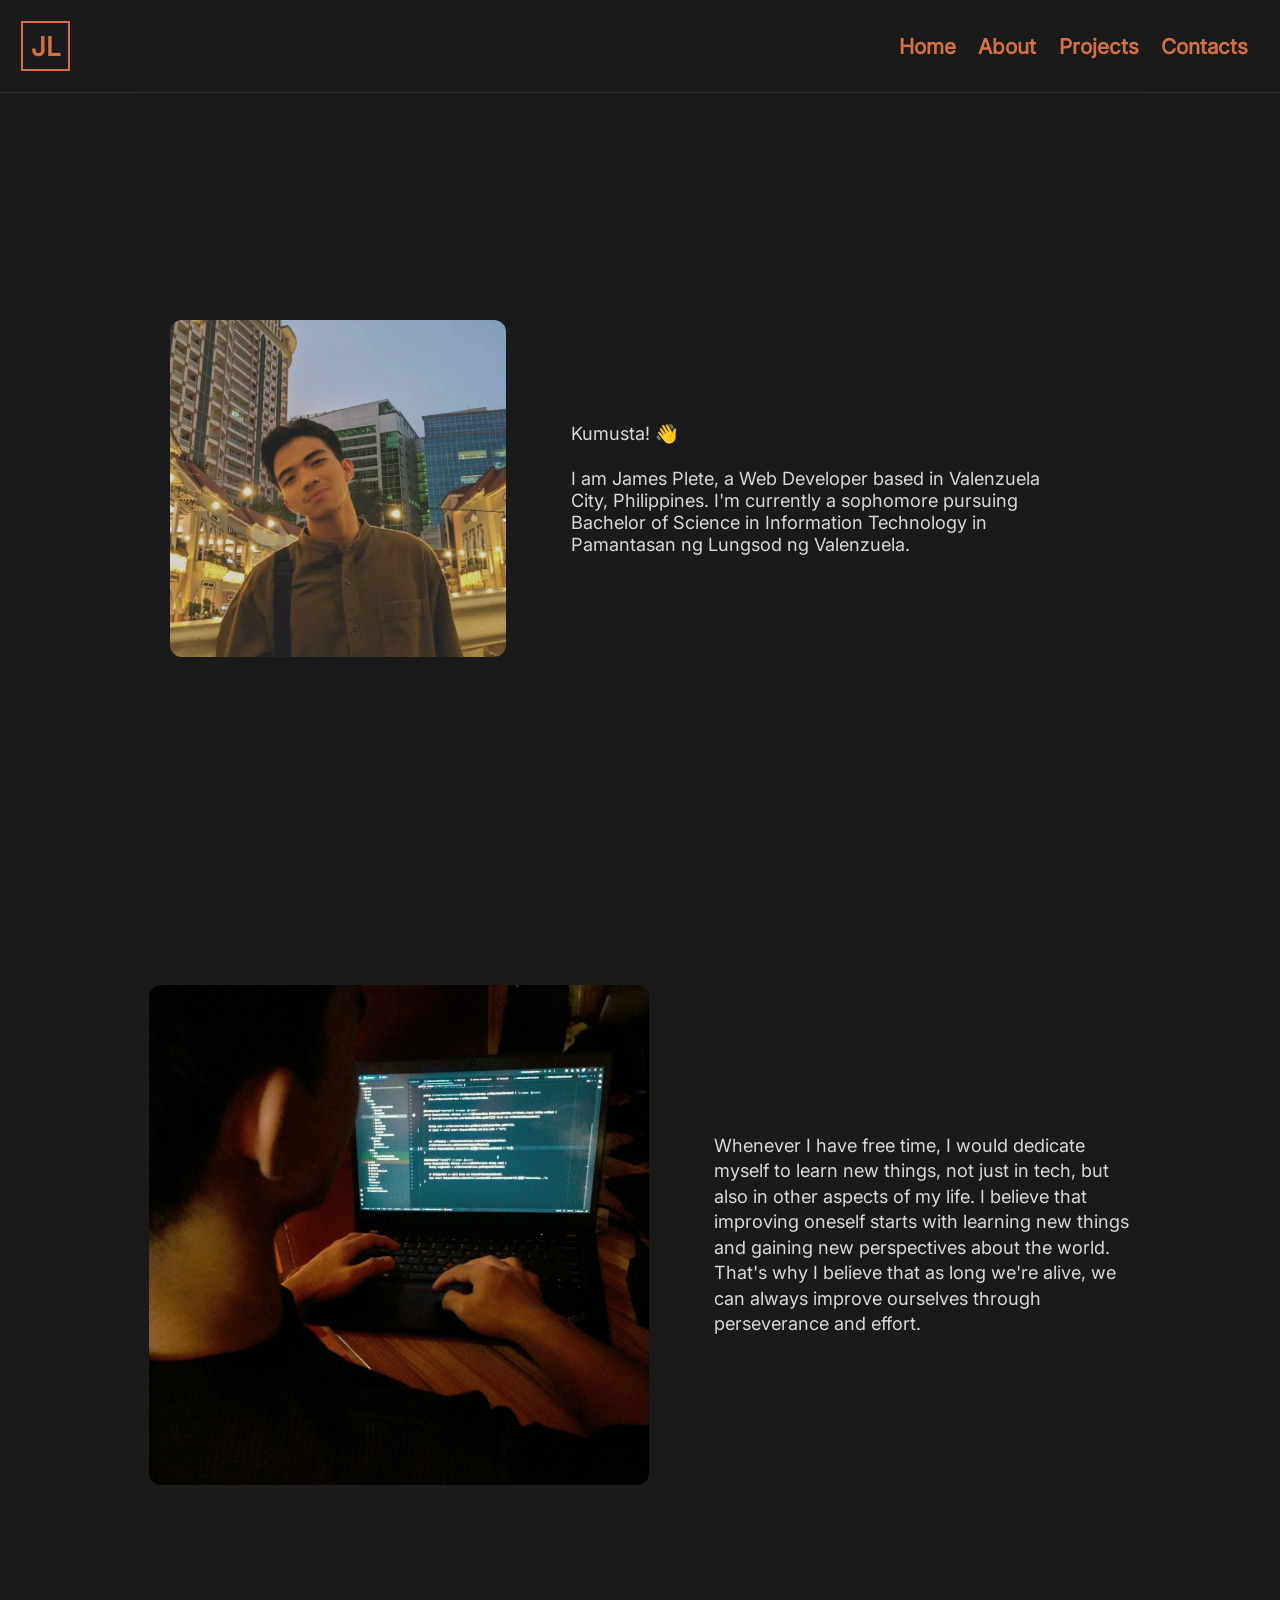
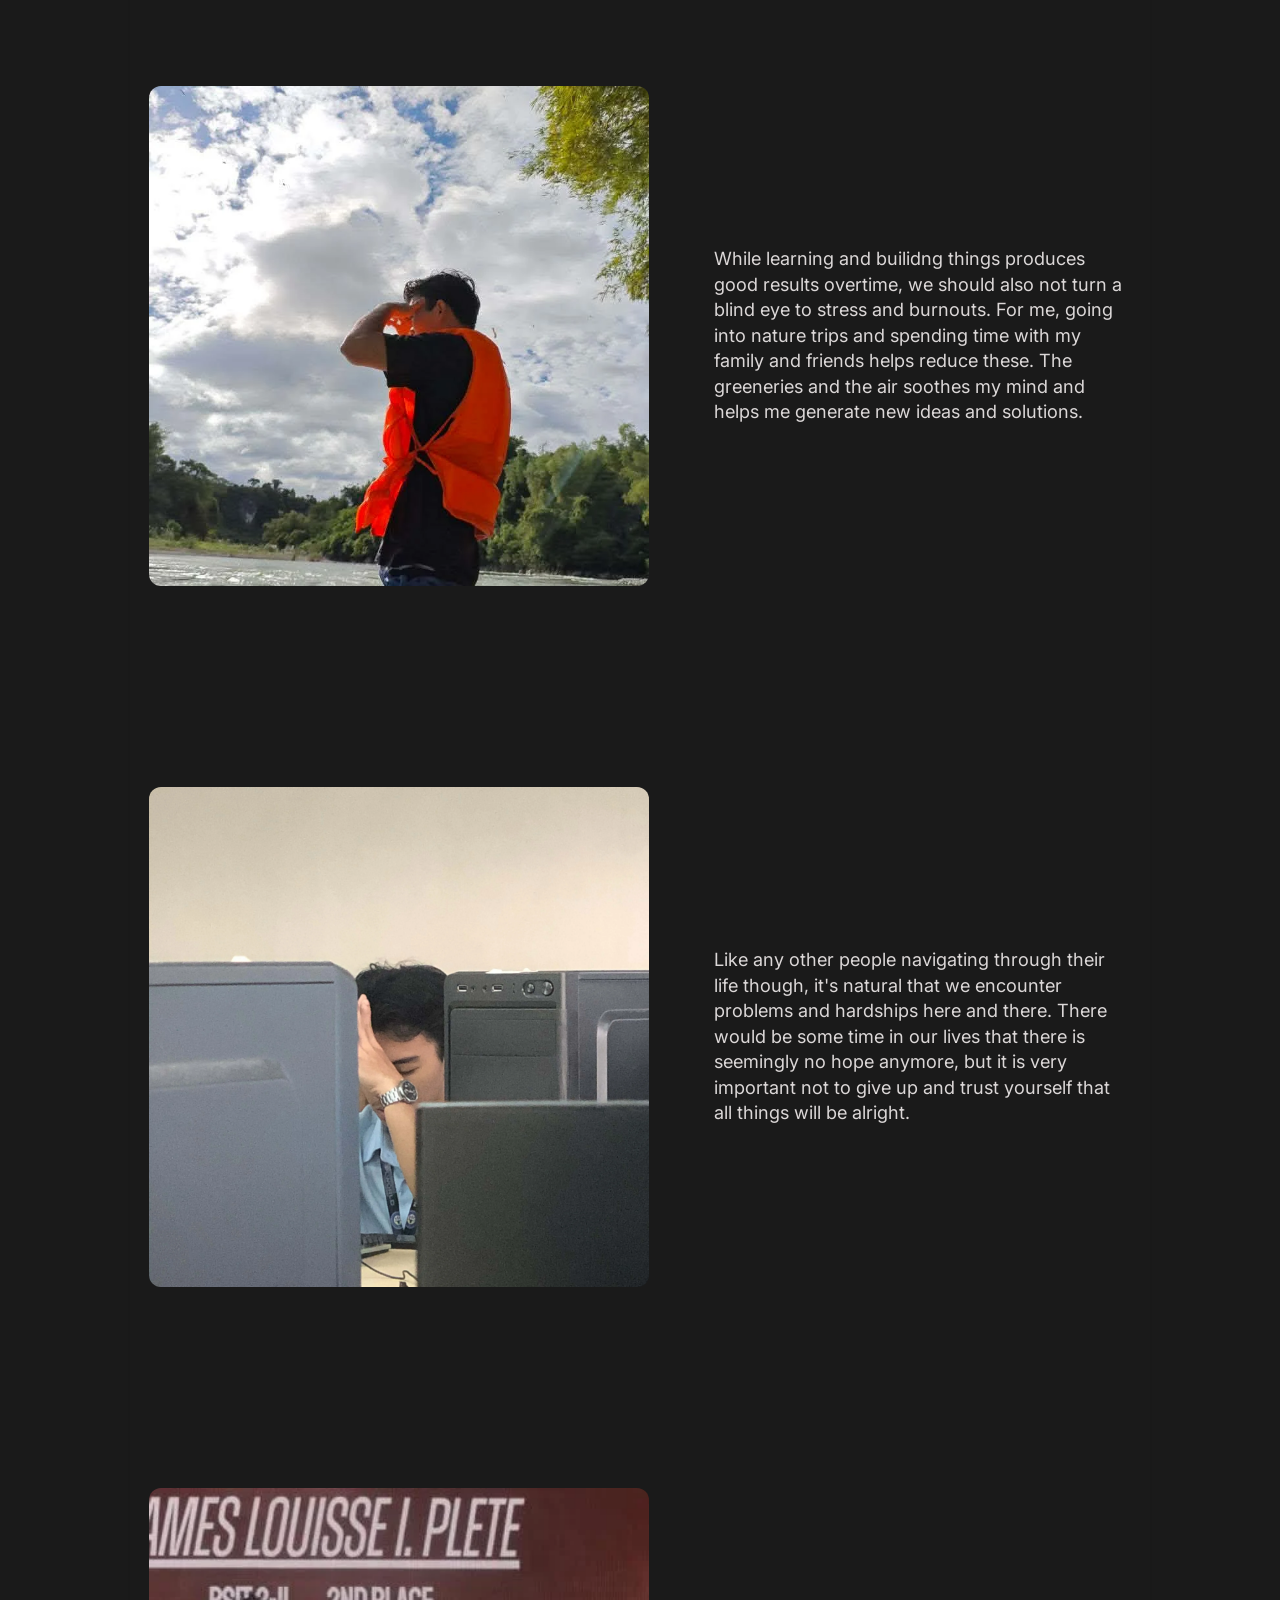
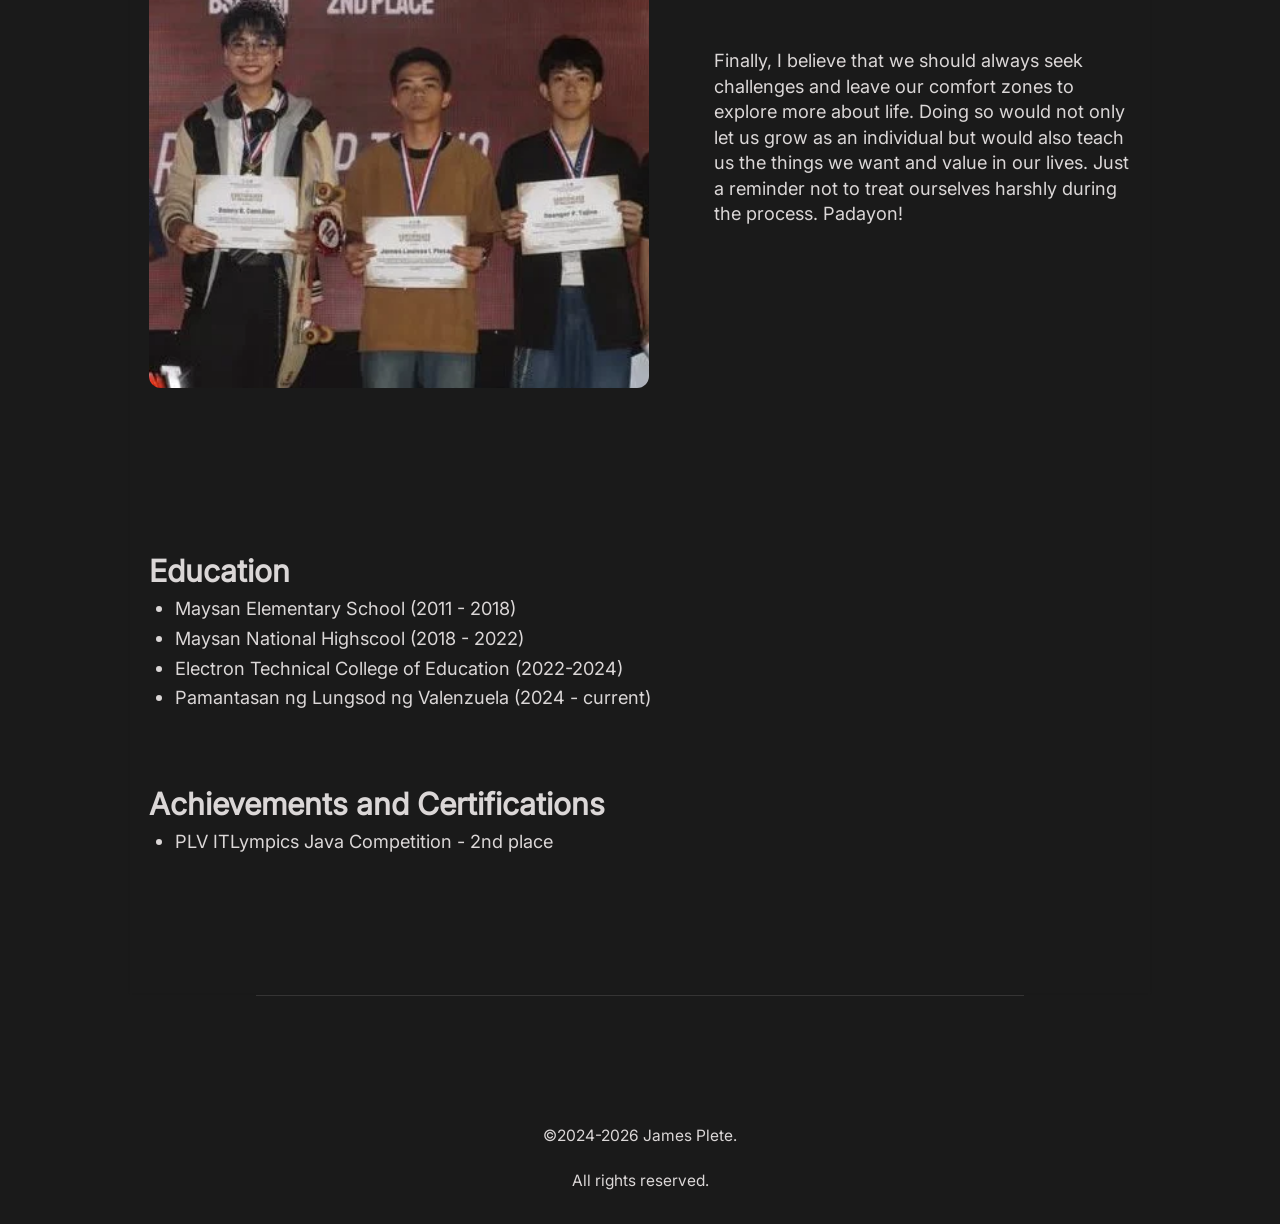
==== commit 86556d14: "finished :)" ====
--- a/Portfolio/about.html
+++ b/Portfolio/about.html
@@ -37,23 +37,23 @@
                 <div class="about-container-wrapper flex col">
                     
                     <div class="about-container flex slide-in align-center justify-center reverse">
-                        <p class="base-txt">Whenever I have free time, I would dedicate myself to learn new things, not just in tech, but also in other aspects of my life. I believe that improving oneself starts with learning new things and gaining new perspectives about the world. That's why I believe that as long we're alive, we can always improve ourselves through perseverance and effort.</p>
+                        <p class="base-txt about-container-txt">Whenever I have free time, I would dedicate myself to learn new things, not just in tech, but also in other aspects of my life. I believe that improving oneself starts with learning new things and gaining new perspectives about the world. That's why I believe that as long we're alive, we can always improve ourselves through perseverance and effort.</p>
                     
                         <div class="about-img-container flex align-center justify-center"><img class="programming-img" src="./assets/images/programming.webp" alt=""></div>
                     
                     </div>
                     <div class="about-container slide-in flex align-center justify-center">
-                        <p class="base-txt">While learning and builidng things produces good results overtime, we should also not turn a blind eye to stress and burnouts. For me, going into nature trips and spending time with my family and friends helps reduce these. The greeneries and the air soothes my mind and helps me generate new ideas and solutions.</p>
+                        <p class="base-txt about-container-txt">While learning and builidng things produces good results overtime, we should also not turn a blind eye to stress and burnouts. For me, going into nature trips and spending time with my family and friends helps reduce these. The greeneries and the air soothes my mind and helps me generate new ideas and solutions.</p>
                         <div class="about-img-container flex align-center justify-center nature-img"><img src="./assets/images/2.webp" alt=""></div>
                     
                     </div>
                     <div class="about-container slide-in flex align-center reverse">
-                        <p class="base-txt">Like any other people navigating through their life though, it's natural that we encounter problems and hardships here and there. There would be some time in our lives that there is seemingly no hope anymore, but it is very important not to give up and trust yourself that all things will be alright. </p>
+                        <p class="base-txt about-container-txt">Like any other people navigating through their life though, it's natural that we encounter problems and hardships here and there. There would be some time in our lives that there is seemingly no hope anymore, but it is very important not to give up and trust yourself that all things will be alright. </p>
                         <div class="about-img-container flex align-center justify-center"><img src="./assets/images/3.webp" alt=""></div>
                     
                     </div>
                     <div class="about-container slide-in flex align-center">
-                        <p class="base-txt">Finally, I believe that we should always seek challenges and leave our comfort zones to explore more about life. Doing so would not only let us  grow as an individual but would also teach us the things we want and value in our lives. Just a reminder not to treat ourselves harshly during the process. Padayon!</p>
+                        <p class="base-txt about-container-txt">Finally, I believe that we should always seek challenges and leave our comfort zones to explore more about life. Doing so would not only let us  grow as an individual but would also teach us the things we want and value in our lives. Just a reminder not to treat ourselves harshly during the process. Padayon!</p>
                         <div class="about-img-container flex align-center justify-center"><img class="java-comp" src="./assets/images/java_comp.webp" alt=""></div>
                     
                     </div>
--- a/Portfolio/style.css
+++ b/Portfolio/style.css
@@ -1,3 +1,7 @@
+/* ============================================================
+   RESET & GLOBAL
+   ============================================================ */
+
 * {
     padding: 0;
     margin: 0;
@@ -17,6 +21,10 @@
 }
 
 
+/* ============================================================
+   CSS VARIABLES
+   ============================================================ */
+
 :root {
     font-size: 20px;
 
@@ -70,6 +78,11 @@
 
 }
 
+
+/* ============================================================
+   FONTS
+   ============================================================ */
+
 @font-face {
     font-family: "inter";
     src: url("./assets/Font/Inter_18pt-Regular.ttf");
@@ -85,7 +98,10 @@
     src: url("./assets/Font/PublicSans-Regular.ttf");
 }
 
-/* CUSTOM CLASSES */
+
+/* ============================================================
+   UTILITY / CUSTOM CLASSES
+   ============================================================ */
 
 .flex {
     display: flex;
@@ -186,7 +202,10 @@
     border: 3px solid red;
 }
 
-/* BODY */
+
+/* ============================================================
+   BODY
+   ============================================================ */
 
 body {
     user-select: none;
@@ -195,7 +214,10 @@
     position: relative;
 }
 
-/* HEADER PART */
+
+/* ============================================================
+   HEADER
+   ============================================================ */
 
 .burger {
     width: 45px;
@@ -215,7 +237,6 @@
 .burger img {
     width: 100%;
 }
-
 
 .header {
     position: sticky;
@@ -258,7 +279,10 @@
     border: 2px solid var(--accent-color2);
 }
 
-/* MAIN PART */
+
+/* ============================================================
+   MAIN
+   ============================================================ */
 
 main {
     backdrop-filter: blur(2px);
@@ -267,6 +291,10 @@
     margin-inline: auto;
 }
 
+.page-title {
+    font-size: var(--space-l);
+}
+
 section {
     gap: var(--space-m);
     margin-bottom: var(--space-3xl);
@@ -278,7 +306,31 @@
     margin-left: var(--space-s);
 }
 
-/* INDEX */
+.sect-label-container {
+    margin-bottom: 4rem;
+}
+
+.sect-description {
+    margin-left: var(--space-m);
+    line-height: 1.3;
+    margin-bottom: var(--space-s);
+    width: 90%;
+}
+
+.page-description {
+    width: 85%;
+    align-self: center;
+}
+
+li {
+    margin-left: var(--space-l);
+    margin-top: var(--space-xs);
+}
+
+
+/* ============================================================
+   INDEX
+   ============================================================ */
 
 .intro-txt {
     color: var(--accent-color2);
@@ -308,7 +360,67 @@
     margin-bottom: var(--space-max);
 }
 
-/* INDEX-PROJECT */
+/* --- Skills Carousel --- */
+
+.skill-container {
+    overflow-x: hidden;
+    scrollbar-width: none;
+    position: relative;
+    margin-top: var(--space-2xl);
+    justify-self: center;
+    margin-top: var(--space-2xl);
+    margin-bottom: var(--space-max);
+}
+
+.skill-container:hover .skill-wrapper {
+    animation-play-state: paused;
+}
+
+.skill-container ::-webkit-scrollbar {
+    display: none;
+}
+
+.skill-container::before, .skill-container::after {
+    content: "";
+    position: absolute;
+    width: 25px;
+    top: 0;
+    bottom: 0;
+    z-index: 2;
+    
+}
+
+.skill-container::before {
+    left: 0;
+    background: linear-gradient(to right, var(--bg-color-body), transparent);
+}
+
+.skill-container::after {
+    right: 0;
+    background: linear-gradient(to left, var(--bg-color-body), transparent);
+}
+
+.skill-wrapper {
+    gap: var(--space-l);
+    animation: carousel 7s linear infinite;
+    padding-right: var(--space-m);
+}
+
+.skill {
+    display: flex;
+    justify-content: center;
+    align-items: center;
+    width: fit-content;
+    padding: var(--space-m);
+    border: 2px solid var(--border-color);
+    border-radius: var(--border-radius-m);
+}
+
+.skill img {
+    width: 80px;
+}
+
+/* --- Index Projects --- */
 
 .index-project-container {
     width: 95%;
@@ -429,7 +541,110 @@
     padding: 0 var(--space-s);
 }
 
-/* FOOTER PART */
+
+/* ============================================================
+   PROJECTS PAGE
+   ============================================================ */
+
+.project-main {
+    gap: var(--space-xl);
+}
+
+.proj-2 {
+    width: 95%;
+    padding: var(--space-m) var(--space-s) var(--space-l) var(--space-m);
+    height: fit-content;
+    box-shadow: 0 10px 20px rgba(0, 0, 0, 0.4);
+}
+
+.proj-2 img {
+    width: 100%;
+    aspect-ratio: 16 / 9.5;
+    object-fit: cover;
+    margin-bottom: var(--space-m);
+}
+
+
+/* ============================================================
+   ABOUT PAGE
+   ============================================================ */
+
+.about-sect {
+    gap: var(--space-l);
+}
+
+.about-container-wrapper {
+    gap: var(--space-l);
+}
+
+.about-container {
+    padding: var(--space-l) var(--space-s);
+    gap: var(--space-s);
+}
+
+.first-abt {
+    border-bottom: 2px solid var(--border-color);
+    padding-left: var(--space-s);
+    padding-bottom: var(--space-2xl);
+}
+
+.first-abt img {
+    width: 75%;
+    border-radius: 50%;
+    margin-bottom: var(--space-l);
+}
+
+.about-container img {
+    object-fit: cover;
+    width: 180px;
+    height: 180px;
+    border-radius: var(--border-radius-s);
+}
+
+.reverse {
+    flex-direction: row-reverse;
+}
+
+.java-comp {
+    object-position: right;
+}
+
+.programming-img {
+    object-position: top;
+}
+
+
+/* ============================================================
+   CONTACT PAGE
+   ============================================================ */
+
+.contact-main {
+    min-height: 0;
+}
+
+.contact-socials-container {
+    padding-top: var(--space-2xl);
+}
+
+.contact-socials {
+    height: 100px;
+    padding-left: var(--space-s);
+    cursor: pointer;
+}
+
+.contact-socials img {
+    width: 30px;
+}
+
+.buymeacoffee {
+    margin-top: var(--space-m);
+    width: 170px;
+}
+
+
+/* ============================================================
+   FOOTER
+   ============================================================ */
 
 footer {
     border-top: 0.5px solid var(--border-color);
@@ -461,89 +676,19 @@
 }
 
 
-.about-sect {
-    gap: var(--space-l);
-}
-
-.about-container-wrapper {
-    gap: var(--space-l);
-}
-
-.about-container {
-    padding: var(--space-l) var(--space-s);
-    gap: var(--space-s);
-}
-
-.first-abt {
-    border-bottom: 2px solid var(--border-color);
-    padding-left: var(--space-s);
-    padding-bottom: var(--space-2xl);
-}
-
-.first-abt img {
-    width: 75%;
-    border-radius: 50%;
-    margin-bottom: var(--space-l);
-}
-
-.about-container img {
-    object-fit: cover;
-    width: 180px;
-    height: 180px;
-    border-radius: var(--border-radius-s);
-}
-
-.reverse {
-    flex-direction: row-reverse;
-}
-
-.java-comp {
-    object-position: right;
-}
-
-.programming-img {
-    object-position: top;
-}
-
-li {
-    margin-left: var(--space-l);
-    margin-top: var(--space-xs);
-}
-
-.sect-label-container {
-    margin-bottom: 4rem;
-}
-
-.sect-description {
-    margin-left: var(--space-m);
-    line-height: 1.3;
-    margin-bottom: var(--space-s);
-    width: 90%;
-}
-
-.page-description {
-    width: 85%;
-    align-self: center;
-}
-
-.project-main {
-    gap: var(--space-xl);
-}
-
-.proj-2 {
-    width: 95%;
-    padding: var(--space-m) var(--space-s) var(--space-l) var(--space-m);
-    height: fit-content;
-    box-shadow: 0 10px 20px rgba(0, 0, 0, 0.4);
-}
-
-.proj-2 img {
-    width: 100%;
-    aspect-ratio: 16 / 9.5;
-    object-fit: cover;
-    margin-bottom: var(--space-m);
-}
-
+/* ============================================================
+   ANIMATIONS
+   ============================================================ */
+
+@keyframes carousel {
+    from {
+        transform: translate(0);
+    }
+
+    to {
+        transform: translate(-100%);
+    }
+}
 
 @keyframes dropIn {
     from {
@@ -557,6 +702,18 @@
     }
 }
 
+@keyframes slide-in {
+    from {
+        opacity: 0;
+        transform: translate(-50%);
+    }   
+
+    to {
+        opacity: 1;
+        transform: translate(0);
+    }
+}
+
 .delay-0 {
     animation-delay: 0s;
 }
@@ -583,30 +740,9 @@
 }
 
 
-/* CONTACT */
-
-.contact-main {
-    min-height: 0;
-}
-
-.contact-socials-container {
-    padding-top: var(--space-2xl);
-}
-
-.contact-socials {
-    height: 100px;
-    padding-left: var(--space-s);
-    cursor: pointer;
-}
-
-.contact-socials img {
-    width: 30px;
-}
-
-.buymeacoffee {
-    margin-top: var(--space-m);
-    width: 170px;
-}
+/* ============================================================
+   MEDIA QUERIES
+   ============================================================ */
 
 @media (min-width: 768px) {
 
@@ -764,6 +900,7 @@
 
     /* INDEX */
 
+
     .intro-txt {
         font-size: 2.5rem;
     }
@@ -856,7 +993,7 @@
         font-weight: var(--font-wt-bold);
     }
 
-    /* ABOUT-PAGE */
+    /* ABOUT PAGE */
 
     .about-intro {
         width: 50%;
@@ -873,13 +1010,12 @@
     }
 
     .me-container {
-        width: 30%;
+        width: 35%;
         padding: 0;
     }
 
     .me-container img {
         width: 100%;
-        border-radius: var(--border-radius-s);
         justify-content: baseline;
         margin: 0;
     }
@@ -896,12 +1032,20 @@
         padding: 0;
         gap: var(--space-2xl);
         line-height: 1.4;
-        height: 100vh;
+        height: 75vh;
+
+        animation: slide-in;
+        animation-timeline: view();
+        animation-range: entry 5% cover 40%;
+    }
+
+    .about-container-txt {
+        width: 60%;
     }
 
     .about-container img {
-        width: 400px;
-        height: 400px;
+        width: 500px;
+        height: 500px;
     }
 
     .about-container img,
@@ -911,9 +1055,10 @@
     }
 
     .about-container img:hover {
-        border: 3px solid var(--accent-color2);
         transform: scale(1.05);
     }
+
+    /* CONTACT PAGE */
 
     .contact-socials {
         transition: all 0.3s ease;
